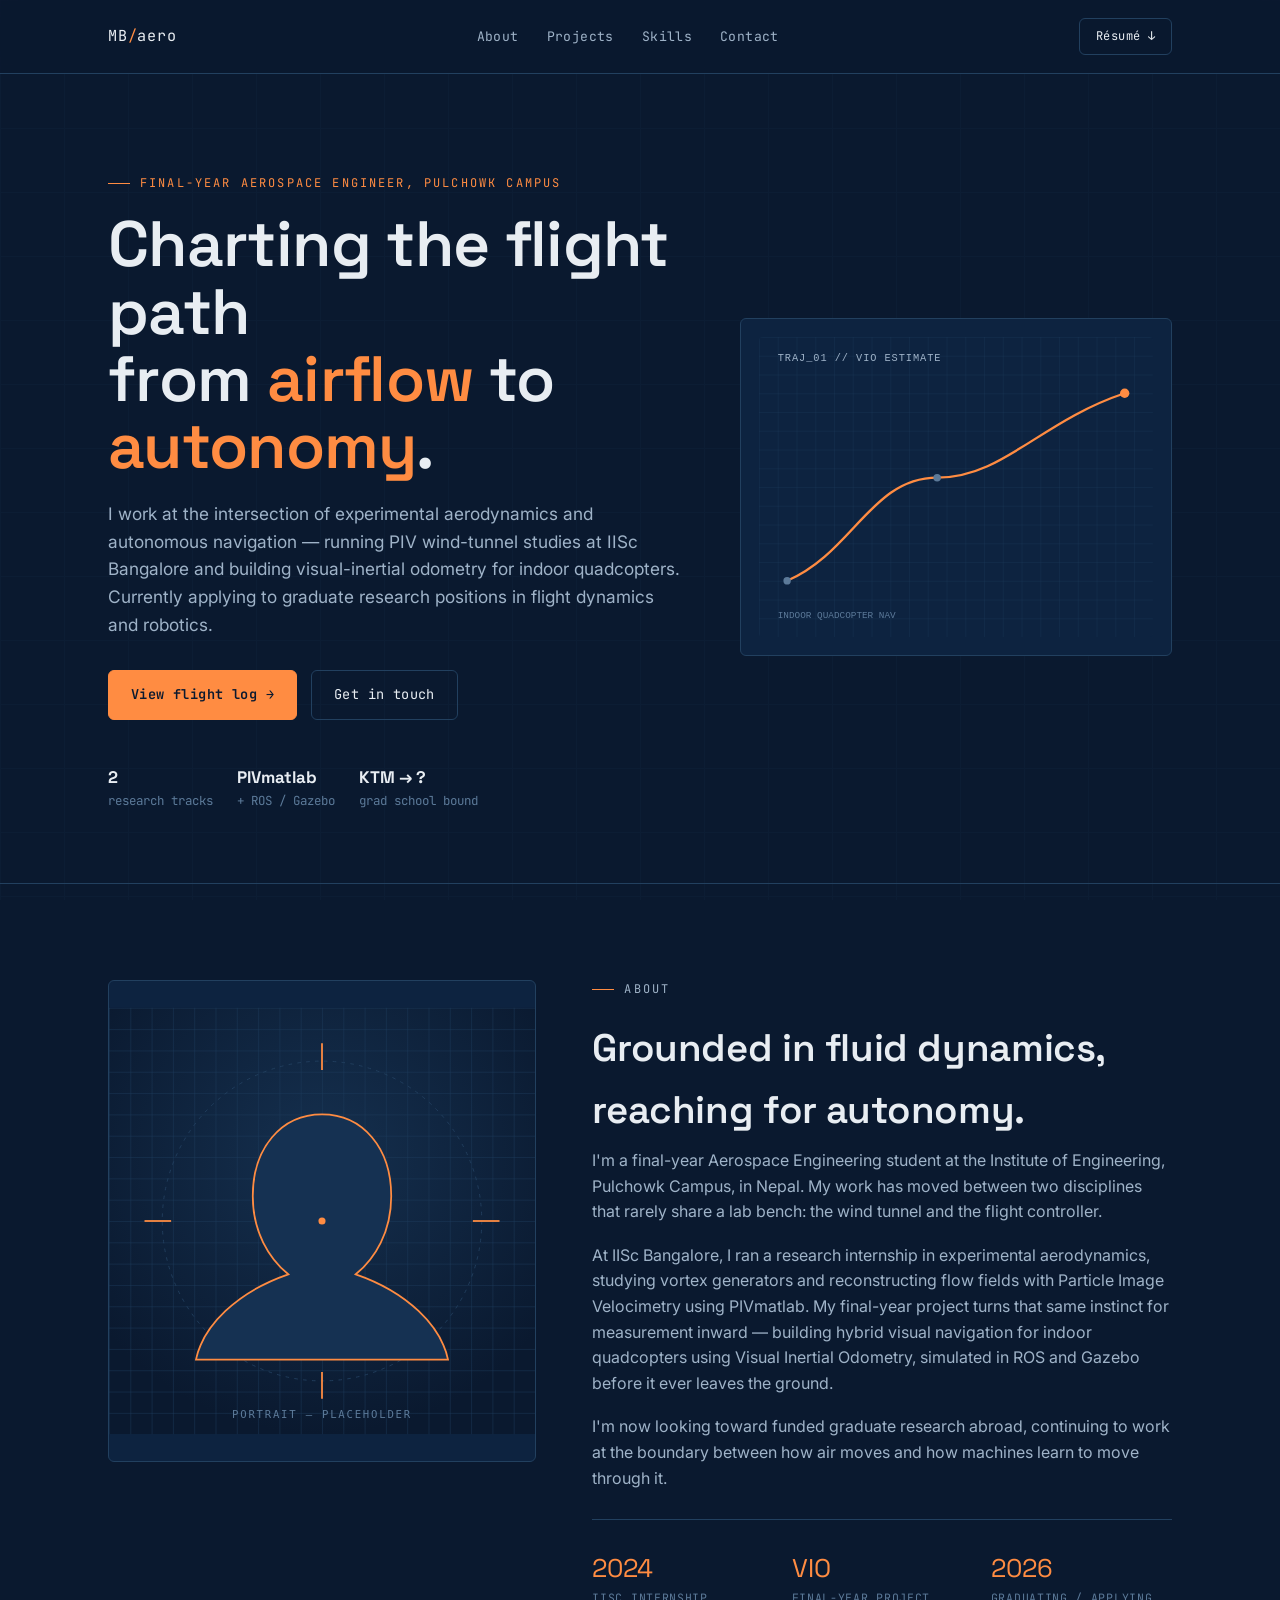
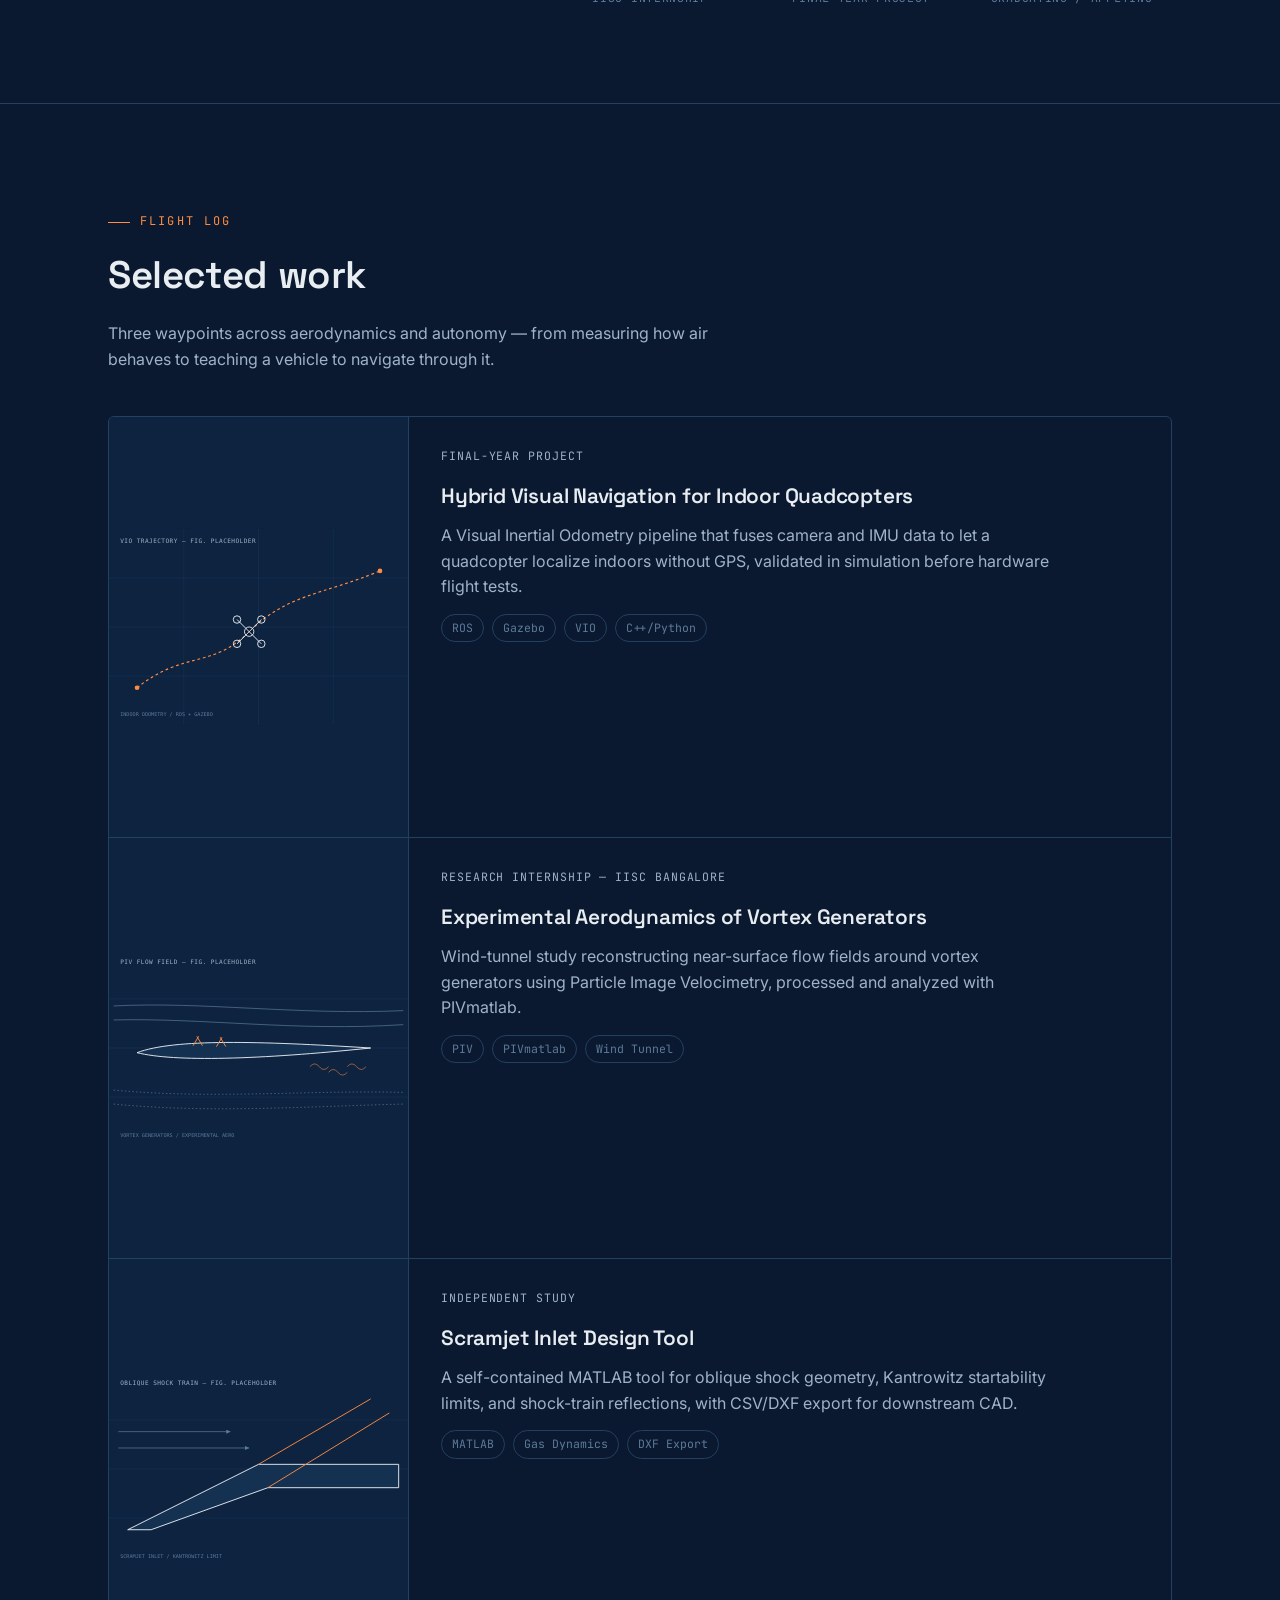
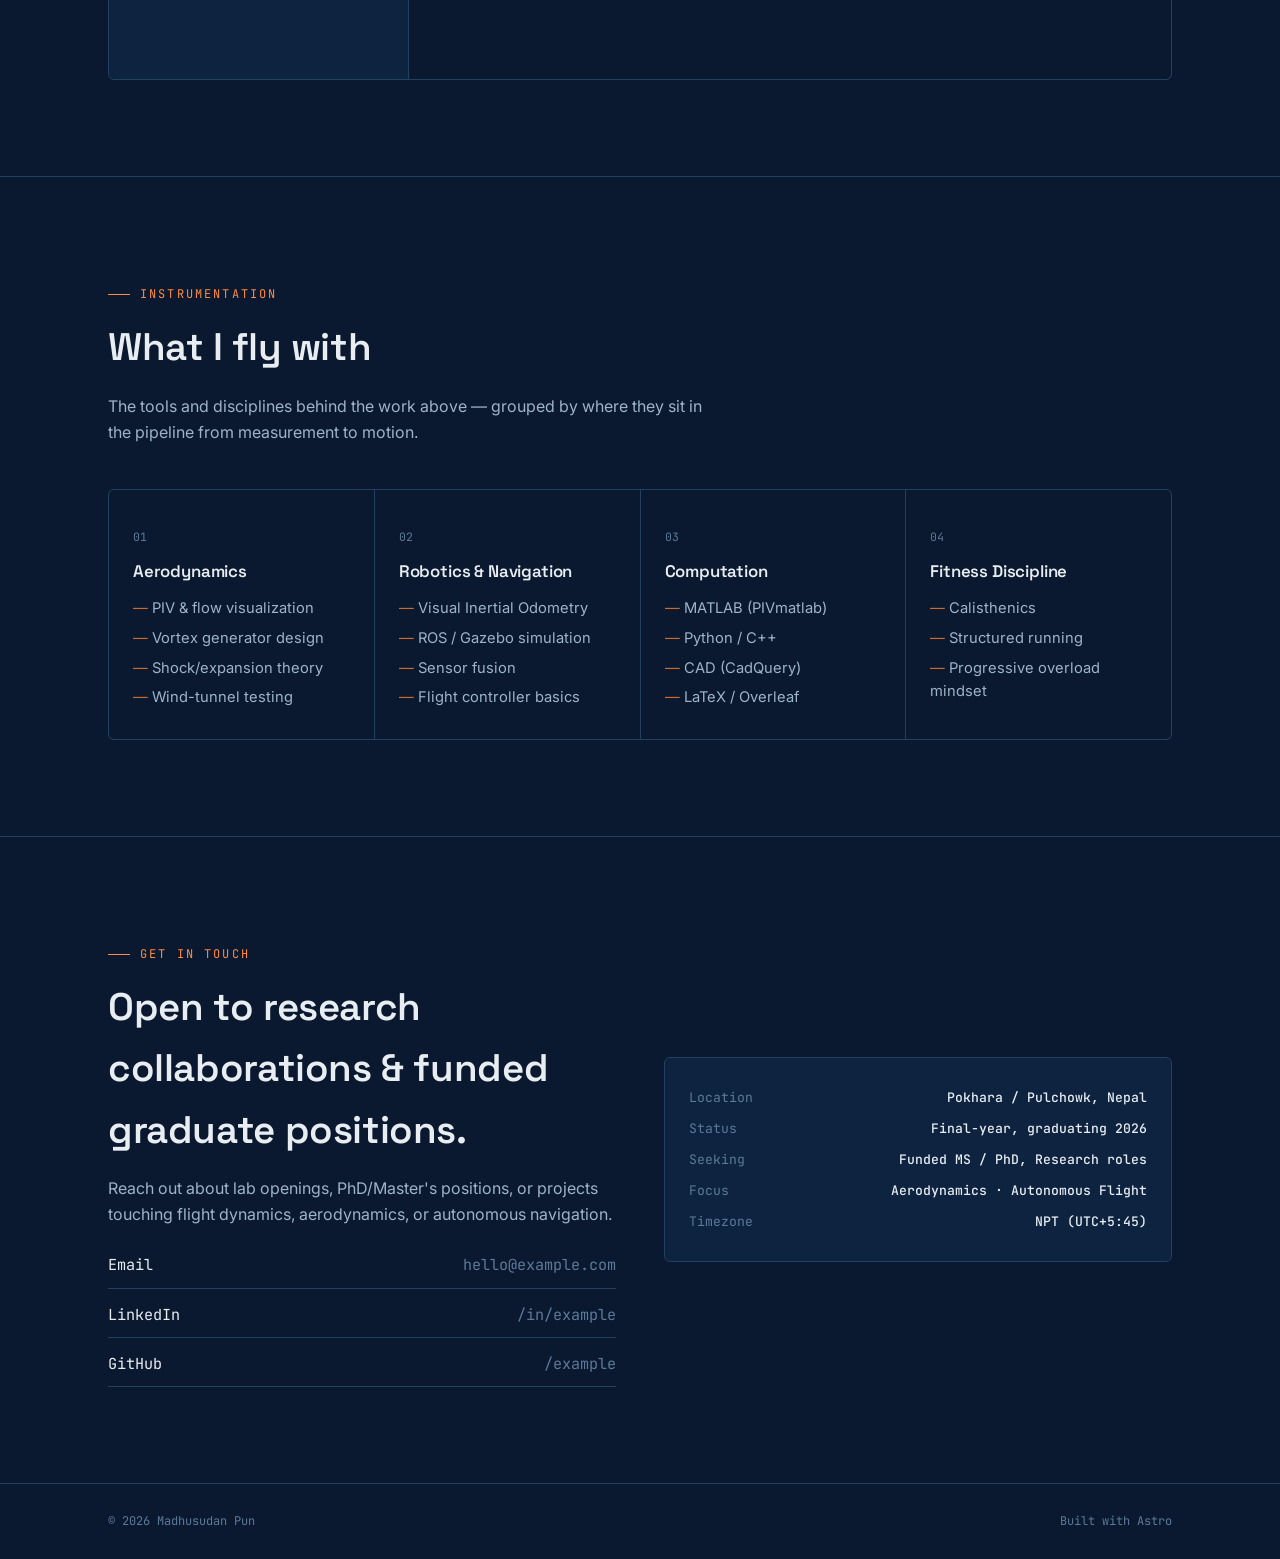
==== index.html @ 5d322e0e "Create index.html Add homepage" ====
<!DOCTYPE html><html lang="en"> <head><meta charset="UTF-8"><meta name="viewport" content="width=device-width, initial-scale=1.0"><meta name="description" content="Portfolio of Madhusudan Pun, final-year Aerospace Engineering student specializing in experimental aerodynamics and autonomous flight navigation."><title>Madhusudan Pun — Aerospace Engineer</title><link rel="preconnect" href="https://fonts.googleapis.com"><link rel="preconnect" href="https://fonts.gstatic.com" crossorigin><link href="https://fonts.googleapis.com/css2?family=Space+Grotesk:wght@500;600;700&family=Inter:wght@400;500;600&family=JetBrains+Mono:wght@400;500&display=swap" rel="stylesheet"><style>:root{--bg: #0A192F;--bg-alt: #0D2340;--surface: #112A4A;--surface-2: #153152;--line: #22405F;--text: #E8EDF2;--text-dim: #9FB3C8;--text-faint: #5C7A99;--accent: #FF8C42;--accent-dim: #C96A2E;--steel: #5C7A99;--radius: 6px;--max-w: 1120px;--font-display: "Space Grotesk", "Segoe UI", sans-serif;--font-body: "Inter", "Segoe UI", sans-serif;--font-mono: "JetBrains Mono", ui-monospace, monospace}*{box-sizing:border-box}html{scroll-behavior:smooth}@media (prefers-reduced-motion: reduce){html{scroll-behavior:auto}*,*:before,*:after{animation-duration:.01ms!important;animation-iteration-count:1!important;transition-duration:.01ms!important;scroll-behavior:auto!important}}body{margin:0;background:var(--bg);color:var(--text);font-family:var(--font-body);line-height:1.6;-webkit-font-smoothing:antialiased}body:before{content:"";position:fixed;inset:0;pointer-events:none;z-index:0;background-image:linear-gradient(var(--line) 1px,transparent 1px),linear-gradient(90deg,var(--line) 1px,transparent 1px);background-size:64px 64px;opacity:.12}a{color:inherit}img,svg{max-width:100%;display:block}.wrap{max-width:var(--max-w);margin:0 auto;padding:0 28px;position:relative;z-index:1}.eyebrow{font-family:var(--font-mono);font-size:.75rem;letter-spacing:.18em;text-transform:uppercase;color:var(--accent);display:flex;align-items:center;gap:10px}.eyebrow:before{content:"";width:22px;height:1px;background:var(--accent);display:inline-block}h1,h2,h3{font-family:var(--font-display);font-weight:600;margin:0;letter-spacing:-.01em}h2{font-size:clamp(1.7rem,3.2vw,2.4rem);margin-bottom:8px}.section-intro{color:var(--text-dim);max-width:60ch;margin-bottom:44px}section{padding:96px 0;position:relative;z-index:1;border-top:1px solid var(--line)}header.site-nav{position:sticky;top:0;z-index:50;backdrop-filter:blur(10px);background:#0a192fd1;border-bottom:1px solid var(--line)}.nav-inner{display:flex;align-items:center;justify-content:space-between;padding:18px 28px;max-width:var(--max-w);margin:0 auto}.brand{font-family:var(--font-mono);font-size:.95rem;letter-spacing:.05em;color:var(--text);text-decoration:none}.brand span{color:var(--accent)}.nav-links{display:flex;gap:28px;list-style:none;margin:0;padding:0;font-family:var(--font-mono);font-size:.82rem;letter-spacing:.03em}.nav-links a{text-decoration:none;color:var(--text-dim);transition:color .2s ease}.nav-links a:hover,.nav-links a:focus-visible{color:var(--accent)}.hero{padding:88px 0 72px;border-top:none;overflow:hidden}.hero-grid{display:grid;grid-template-columns:1.15fr .85fr;gap:48px;align-items:center}.hero h1{font-size:clamp(2.4rem,5.2vw,4rem);line-height:1.05;margin:18px 0 20px}.hero h1 .accent{color:var(--accent)}.hero-lede{color:var(--text-dim);font-size:1.08rem;max-width:52ch;margin-bottom:32px}.hero-cta{display:flex;gap:14px;flex-wrap:wrap}.btn{font-family:var(--font-mono);font-size:.85rem;letter-spacing:.03em;padding:13px 22px;border-radius:var(--radius);text-decoration:none;display:inline-flex;align-items:center;gap:8px;border:1px solid var(--line);transition:border-color .2s ease,transform .2s ease,background .2s ease}.btn-primary{background:var(--accent);color:#0a192f;border-color:var(--accent);font-weight:600}.btn-primary:hover{transform:translateY(-2px)}.btn-ghost{color:var(--text);background:transparent}.btn-ghost:hover{border-color:var(--accent);color:var(--accent)}.hero-telemetry{display:flex;gap:24px;margin-top:44px;font-family:var(--font-mono);font-size:.78rem;color:var(--text-faint);flex-wrap:wrap}.hero-telemetry strong{display:block;color:var(--text);font-size:1.05rem;font-family:var(--font-display)}.hero-visual{position:relative}.flightpath-frame{border:1px solid var(--line);border-radius:var(--radius);background:var(--bg-alt);padding:18px}.flightpath-frame svg{width:100%;height:auto}.flight-line{stroke-dasharray:900;stroke-dashoffset:900;animation:draw 3.4s ease forwards .3s}.pulse-dot{animation:pulse 2.4s ease-in-out infinite}@keyframes draw{to{stroke-dashoffset:0}}@keyframes pulse{0%,to{opacity:.35;r:4}50%{opacity:1;r:6}}.about-grid{display:grid;grid-template-columns:.85fr 1.15fr;gap:56px;align-items:start}.about-portrait{border:1px solid var(--line);border-radius:var(--radius);overflow:hidden;background:var(--bg-alt)}.about-text p{color:var(--text-dim);margin:0 0 18px}.stat-row{display:grid;grid-template-columns:repeat(3,1fr);gap:18px;margin-top:28px;padding-top:28px;border-top:1px solid var(--line)}.stat-row .num{font-family:var(--font-display);font-size:1.6rem;color:var(--accent)}.stat-row .label{font-family:var(--font-mono);font-size:.72rem;color:var(--text-faint);text-transform:uppercase;letter-spacing:.06em}.project-list{display:flex;flex-direction:column;gap:1px;background:var(--line);border:1px solid var(--line);border-radius:var(--radius);overflow:hidden}.project-card{display:grid;grid-template-columns:300px 1fr;gap:0;background:var(--bg)}.project-card .thumb{background:var(--bg-alt);border-right:1px solid var(--line)}.project-body{padding:30px 32px}.project-tag{font-family:var(--font-mono);font-size:.72rem;color:var(--accent);text-transform:uppercase;letter-spacing:.08em}.project-body h3{font-size:1.3rem;margin:8px 0 10px}.project-body p{color:var(--text-dim);margin:0 0 14px;max-width:62ch}.tool-tags{display:flex;flex-wrap:wrap;gap:8px;list-style:none;padding:0;margin:0}.tool-tags li{font-family:var(--font-mono);font-size:.72rem;color:var(--text-faint);border:1px solid var(--line);padding:4px 10px;border-radius:999px}.skills-grid{display:grid;grid-template-columns:repeat(auto-fit,minmax(220px,1fr));gap:1px;background:var(--line);border:1px solid var(--line);border-radius:var(--radius);overflow:hidden}.skill-cell{background:var(--bg);padding:26px 24px}.skill-cell .idx{font-family:var(--font-mono);font-size:.72rem;color:var(--text-faint)}.skill-cell h3{font-size:1.05rem;margin:10px 0}.skill-cell ul{margin:0;padding:0;list-style:none;color:var(--text-dim);font-size:.92rem}.skill-cell li{padding:3px 0}.skill-cell li:before{content:"— ";color:var(--accent-dim)}.contact-inner{display:grid;grid-template-columns:1fr 1fr;gap:48px;align-items:center}.contact-links{display:flex;flex-direction:column;gap:14px;margin-top:26px}.contact-links a{text-decoration:none;font-family:var(--font-mono);font-size:.95rem;color:var(--text);border-bottom:1px solid var(--line);padding-bottom:10px;display:flex;justify-content:space-between;transition:color .2s ease,border-color .2s ease}.contact-links a:hover,.contact-links a:focus-visible{color:var(--accent);border-color:var(--accent)}.contact-links a span{color:var(--text-faint)}.coord-panel{border:1px solid var(--line);border-radius:var(--radius);background:var(--bg-alt);padding:24px;font-family:var(--font-mono);font-size:.82rem;color:var(--text-faint)}.coord-panel div{padding:5px 0;display:flex;justify-content:space-between}.coord-panel strong{color:var(--text);font-weight:500}footer.site-footer{border-top:1px solid var(--line);padding:28px 0;font-family:var(--font-mono);font-size:.75rem;color:var(--text-faint);display:flex;justify-content:space-between;flex-wrap:wrap;gap:10px}@media (max-width: 860px){.hero-grid,.about-grid,.contact-inner,.project-card{grid-template-columns:1fr}.project-card .thumb{border-right:none;border-bottom:1px solid var(--line)}.nav-links{display:none}section{padding:64px 0}}:focus-visible{outline:2px solid var(--accent);outline-offset:3px}
</style></head> <body>  <header class="site-nav"> <div class="nav-inner"> <a href="#top" class="brand">MB<span>/</span>aero</a> <ul class="nav-links"> <li><a href="#about">About</a></li><li><a href="#projects">Projects</a></li><li><a href="#skills">Skills</a></li><li><a href="#contact">Contact</a></li> </ul> <a href="/resume.pdf" class="btn btn-ghost" style="padding:8px 16px; font-size:0.75rem;">Résumé ↓</a> </div> </header> <section class="hero" id="top"> <div class="wrap hero-grid"> <div> <p class="eyebrow">Final-Year Aerospace Engineer, Pulchowk Campus</p> <h1>Charting the flight path<br>from <span class="accent">airflow</span> to <span class="accent">autonomy</span>.</h1> <p class="hero-lede">
I work at the intersection of experimental aerodynamics and autonomous navigation —
        running PIV wind-tunnel studies at IISc Bangalore and building visual-inertial
        odometry for indoor quadcopters. Currently applying to graduate research positions
        in flight dynamics and robotics.
</p> <div class="hero-cta"> <a href="#projects" class="btn btn-primary">View flight log →</a> <a href="#contact" class="btn btn-ghost">Get in touch</a> </div> <div class="hero-telemetry"> <div><strong>2</strong>research tracks</div> <div><strong>PIVmatlab</strong>+ ROS / Gazebo</div> <div><strong>KTM → ?</strong>grad school bound</div> </div> </div> <div class="hero-visual"> <div class="flightpath-frame"> <svg viewBox="0 0 420 320" xmlns="http://www.w3.org/2000/svg" role="img" aria-label="Stylized flight trajectory diagram"> <defs> <pattern id="hgrid" width="20" height="20" patternUnits="userSpaceOnUse"> <path d="M20 0H0V20" fill="none" stroke="#1B3A5C" stroke-width="0.6"></path> </pattern> </defs> <rect width="420" height="320" fill="#0D2340" rx="4"></rect> <rect width="420" height="320" fill="url(#hgrid)" rx="4"></rect> <path class="flight-line" d="M30 260 C 100 230, 120 150, 190 150 S 300 90, 390 60" fill="none" stroke="#FF8C42" stroke-width="2.5"></path> <circle cx="30" cy="260" r="4" fill="#5C7A99"></circle> <circle cx="190" cy="150" r="4" fill="#5C7A99"></circle> <circle class="pulse-dot" cx="390" cy="60" r="5" fill="#FF8C42"></circle> <text x="20" y="26" font-family="monospace" font-size="11" fill="#9FB3C8" letter-spacing="1">TRAJ_01 // VIO ESTIMATE</text> <text x="20" y="300" font-family="monospace" font-size="10" fill="#5C7A99">INDOOR QUADCOPTER NAV</text> </svg> </div> </div> </div> </section> <section id="about"> <div class="wrap about-grid"> <div class="about-portrait"> <img src="[data-uri]" alt="Placeholder portrait of Madhusudan Pun" width="480" height="480" loading="lazy"> </div> <div class="about-text"> <p class="eyebrow">About</p> <h2>Grounded in fluid dynamics, reaching for autonomy.</h2> <p>
I'm a final-year Aerospace Engineering student at the Institute of Engineering,
        Pulchowk Campus, in Nepal. My work has moved between two disciplines that rarely
        share a lab bench: the wind tunnel and the flight controller.
</p> <p>
At IISc Bangalore, I ran a research internship in experimental aerodynamics,
        studying vortex generators and reconstructing flow fields with Particle Image
        Velocimetry using PIVmatlab. My final-year project turns that same instinct for
        measurement inward — building hybrid visual navigation for indoor quadcopters
        using Visual Inertial Odometry, simulated in ROS and Gazebo before it ever leaves
        the ground.
</p> <p>
I'm now looking toward funded graduate research abroad, continuing to work at the
        boundary between how air moves and how machines learn to move through it.
</p> <div class="stat-row"> <div> <div class="num">2024</div> <div class="label">IISc Internship</div> </div> <div> <div class="num">VIO</div> <div class="label">Final-Year Project</div> </div> <div> <div class="num">2026</div> <div class="label">Graduating / Applying</div> </div> </div> </div> </div> </section> <section id="projects"> <div class="wrap"> <p class="eyebrow">Flight Log</p> <h2>Selected work</h2> <p class="section-intro">
Three waypoints across aerodynamics and autonomy — from measuring how air behaves
      to teaching a vehicle to navigate through it.
</p> <div class="project-list"> <article class="project-card"> <div class="thumb"> <img src="[data-uri]" alt="Diagram illustrating Hybrid Visual Navigation for Indoor Quadcopters" width="640" height="420" loading="lazy"> </div> <div class="project-body"> <p class="project-tag">Final-Year Project</p> <h3>Hybrid Visual Navigation for Indoor Quadcopters</h3> <p>A Visual Inertial Odometry pipeline that fuses camera and IMU data to let a quadcopter localize indoors without GPS, validated in simulation before hardware flight tests.</p> <ul class="tool-tags"> <li>ROS</li><li>Gazebo</li><li>VIO</li><li>C++/Python</li> </ul> </div> </article><article class="project-card"> <div class="thumb"> <img src="[data-uri]" alt="Diagram illustrating Experimental Aerodynamics of Vortex Generators" width="640" height="420" loading="lazy"> </div> <div class="project-body"> <p class="project-tag">Research Internship — IISc Bangalore</p> <h3>Experimental Aerodynamics of Vortex Generators</h3> <p>Wind-tunnel study reconstructing near-surface flow fields around vortex generators using Particle Image Velocimetry, processed and analyzed with PIVmatlab.</p> <ul class="tool-tags"> <li>PIV</li><li>PIVmatlab</li><li>Wind Tunnel</li> </ul> </div> </article><article class="project-card"> <div class="thumb"> <img src="[data-uri]" alt="Diagram illustrating Scramjet Inlet Design Tool" width="640" height="420" loading="lazy"> </div> <div class="project-body"> <p class="project-tag">Independent Study</p> <h3>Scramjet Inlet Design Tool</h3> <p>A self-contained MATLAB tool for oblique shock geometry, Kantrowitz startability limits, and shock-train reflections, with CSV/DXF export for downstream CAD.</p> <ul class="tool-tags"> <li>MATLAB</li><li>Gas Dynamics</li><li>DXF Export</li> </ul> </div> </article> </div> </div> </section> <section id="skills"> <div class="wrap"> <p class="eyebrow">Instrumentation</p> <h2>What I fly with</h2> <p class="section-intro">
The tools and disciplines behind the work above — grouped by where they sit in
      the pipeline from measurement to motion.
</p> <div class="skills-grid"> <div class="skill-cell"> <p class="idx">01</p> <h3>Aerodynamics</h3> <ul> <li>PIV &amp; flow visualization</li><li>Vortex generator design</li><li>Shock/expansion theory</li><li>Wind-tunnel testing</li> </ul> </div><div class="skill-cell"> <p class="idx">02</p> <h3>Robotics &amp; Navigation</h3> <ul> <li>Visual Inertial Odometry</li><li>ROS / Gazebo simulation</li><li>Sensor fusion</li><li>Flight controller basics</li> </ul> </div><div class="skill-cell"> <p class="idx">03</p> <h3>Computation</h3> <ul> <li>MATLAB (PIVmatlab)</li><li>Python / C++</li><li>CAD (CadQuery)</li><li>LaTeX / Overleaf</li> </ul> </div><div class="skill-cell"> <p class="idx">04</p> <h3>Fitness Discipline</h3> <ul> <li>Calisthenics</li><li>Structured running</li><li>Progressive overload mindset</li> </ul> </div> </div> </div> </section> <section id="contact"> <div class="wrap contact-inner"> <div> <p class="eyebrow">Get in touch</p> <h2>Open to research collaborations & funded graduate positions.</h2> <p class="section-intro" style="margin-bottom: 0;">
Reach out about lab openings, PhD/Master's positions, or projects touching
        flight dynamics, aerodynamics, or autonomous navigation.
</p> <div class="contact-links"> <a href="mailto:hello@example.com" target="_blank" rel="noopener noreferrer"> Email <span>hello@example.com</span> </a><a href="https://linkedin.com/in/example" target="_blank" rel="noopener noreferrer"> LinkedIn <span>/in/example</span> </a><a href="https://github.com/example" target="_blank" rel="noopener noreferrer"> GitHub <span>/example</span> </a> </div> </div> <div class="coord-panel"> <div><span>Location</span><strong>Pokhara / Pulchowk, Nepal</strong></div> <div><span>Status</span><strong>Final-year, graduating 2026</strong></div> <div><span>Seeking</span><strong>Funded MS / PhD, Research roles</strong></div> <div><span>Focus</span><strong>Aerodynamics · Autonomous Flight</strong></div> <div><span>Timezone</span><strong>NPT (UTC+5:45)</strong></div> </div> </div> </section> <footer class="site-footer"> <div class="wrap" style="display:flex; justify-content:space-between; width:100%; flex-wrap:wrap; gap:10px;"> <span>© 2026 Madhusudan Pun</span> <span>Built with Astro</span> </div> </footer>  </body></html>
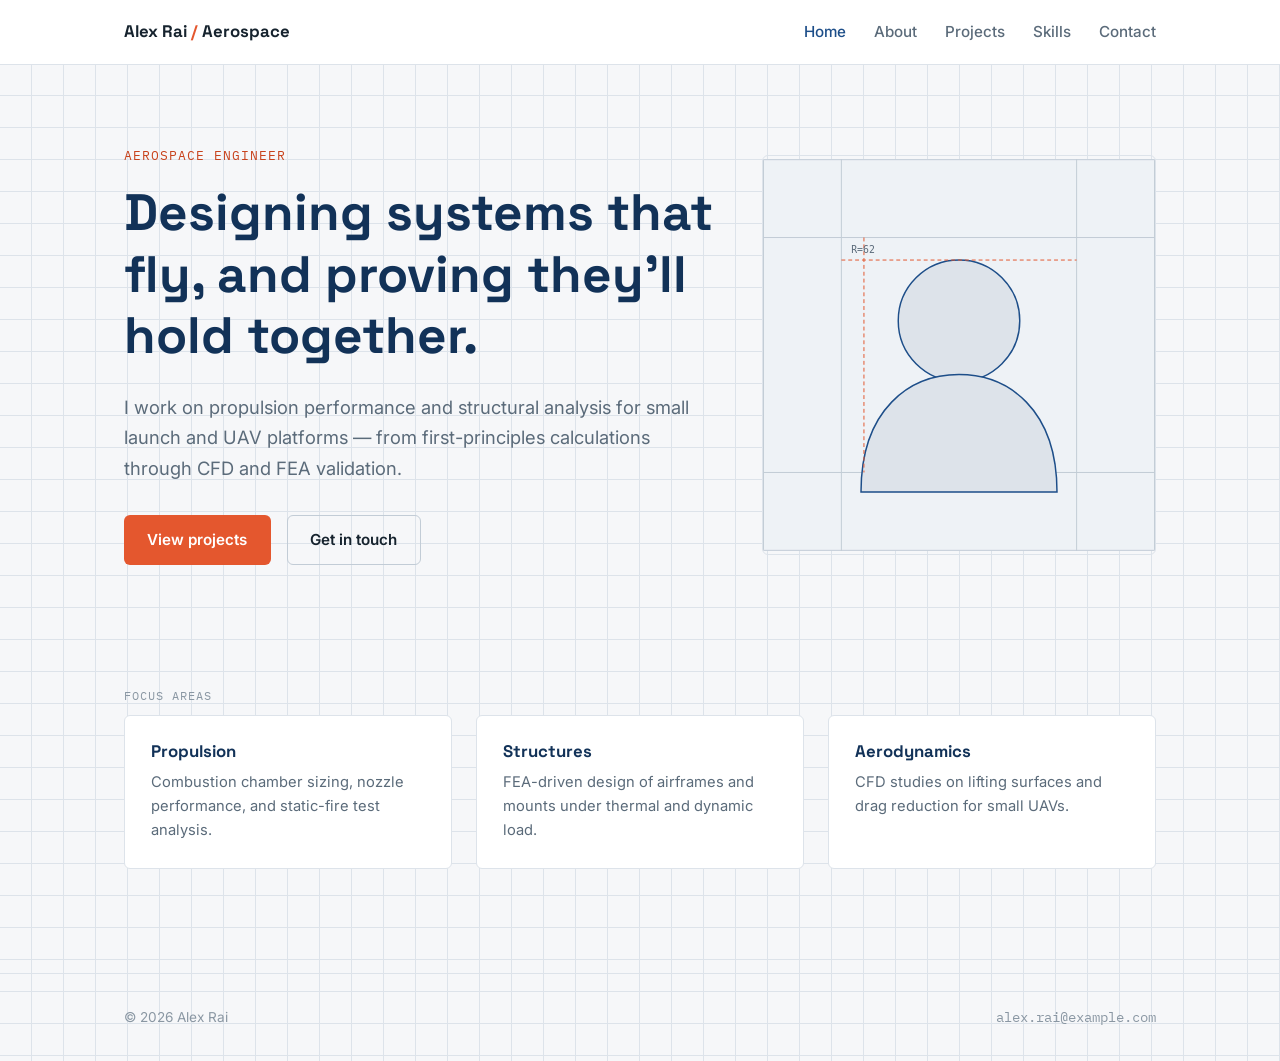
==== commit cb61c3d7: "Add aerospace engineering site pages" ====
--- a/index.html
+++ b/index.html
@@ -1,30 +1,98 @@
-<!DOCTYPE html><html lang="en"> <head><meta charset="UTF-8"><meta name="viewport" content="width=device-width, initial-scale=1.0"><meta name="description" content="Portfolio of Madhusudan Pun, final-year Aerospace Engineering student specializing in experimental aerodynamics and autonomous flight navigation."><title>Madhusudan Pun — Aerospace Engineer</title><link rel="preconnect" href="https://fonts.googleapis.com"><link rel="preconnect" href="https://fonts.gstatic.com" crossorigin><link href="https://fonts.googleapis.com/css2?family=Space+Grotesk:wght@500;600;700&family=Inter:wght@400;500;600&family=JetBrains+Mono:wght@400;500&display=swap" rel="stylesheet"><style>:root{--bg: #0A192F;--bg-alt: #0D2340;--surface: #112A4A;--surface-2: #153152;--line: #22405F;--text: #E8EDF2;--text-dim: #9FB3C8;--text-faint: #5C7A99;--accent: #FF8C42;--accent-dim: #C96A2E;--steel: #5C7A99;--radius: 6px;--max-w: 1120px;--font-display: "Space Grotesk", "Segoe UI", sans-serif;--font-body: "Inter", "Segoe UI", sans-serif;--font-mono: "JetBrains Mono", ui-monospace, monospace}*{box-sizing:border-box}html{scroll-behavior:smooth}@media (prefers-reduced-motion: reduce){html{scroll-behavior:auto}*,*:before,*:after{animation-duration:.01ms!important;animation-iteration-count:1!important;transition-duration:.01ms!important;scroll-behavior:auto!important}}body{margin:0;background:var(--bg);color:var(--text);font-family:var(--font-body);line-height:1.6;-webkit-font-smoothing:antialiased}body:before{content:"";position:fixed;inset:0;pointer-events:none;z-index:0;background-image:linear-gradient(var(--line) 1px,transparent 1px),linear-gradient(90deg,var(--line) 1px,transparent 1px);background-size:64px 64px;opacity:.12}a{color:inherit}img,svg{max-width:100%;display:block}.wrap{max-width:var(--max-w);margin:0 auto;padding:0 28px;position:relative;z-index:1}.eyebrow{font-family:var(--font-mono);font-size:.75rem;letter-spacing:.18em;text-transform:uppercase;color:var(--accent);display:flex;align-items:center;gap:10px}.eyebrow:before{content:"";width:22px;height:1px;background:var(--accent);display:inline-block}h1,h2,h3{font-family:var(--font-display);font-weight:600;margin:0;letter-spacing:-.01em}h2{font-size:clamp(1.7rem,3.2vw,2.4rem);margin-bottom:8px}.section-intro{color:var(--text-dim);max-width:60ch;margin-bottom:44px}section{padding:96px 0;position:relative;z-index:1;border-top:1px solid var(--line)}header.site-nav{position:sticky;top:0;z-index:50;backdrop-filter:blur(10px);background:#0a192fd1;border-bottom:1px solid var(--line)}.nav-inner{display:flex;align-items:center;justify-content:space-between;padding:18px 28px;max-width:var(--max-w);margin:0 auto}.brand{font-family:var(--font-mono);font-size:.95rem;letter-spacing:.05em;color:var(--text);text-decoration:none}.brand span{color:var(--accent)}.nav-links{display:flex;gap:28px;list-style:none;margin:0;padding:0;font-family:var(--font-mono);font-size:.82rem;letter-spacing:.03em}.nav-links a{text-decoration:none;color:var(--text-dim);transition:color .2s ease}.nav-links a:hover,.nav-links a:focus-visible{color:var(--accent)}.hero{padding:88px 0 72px;border-top:none;overflow:hidden}.hero-grid{display:grid;grid-template-columns:1.15fr .85fr;gap:48px;align-items:center}.hero h1{font-size:clamp(2.4rem,5.2vw,4rem);line-height:1.05;margin:18px 0 20px}.hero h1 .accent{color:var(--accent)}.hero-lede{color:var(--text-dim);font-size:1.08rem;max-width:52ch;margin-bottom:32px}.hero-cta{display:flex;gap:14px;flex-wrap:wrap}.btn{font-family:var(--font-mono);font-size:.85rem;letter-spacing:.03em;padding:13px 22px;border-radius:var(--radius);text-decoration:none;display:inline-flex;align-items:center;gap:8px;border:1px solid var(--line);transition:border-color .2s ease,transform .2s ease,background .2s ease}.btn-primary{background:var(--accent);color:#0a192f;border-color:var(--accent);font-weight:600}.btn-primary:hover{transform:translateY(-2px)}.btn-ghost{color:var(--text);background:transparent}.btn-ghost:hover{border-color:var(--accent);color:var(--accent)}.hero-telemetry{display:flex;gap:24px;margin-top:44px;font-family:var(--font-mono);font-size:.78rem;color:var(--text-faint);flex-wrap:wrap}.hero-telemetry strong{display:block;color:var(--text);font-size:1.05rem;font-family:var(--font-display)}.hero-visual{position:relative}.flightpath-frame{border:1px solid var(--line);border-radius:var(--radius);background:var(--bg-alt);padding:18px}.flightpath-frame svg{width:100%;height:auto}.flight-line{stroke-dasharray:900;stroke-dashoffset:900;animation:draw 3.4s ease forwards .3s}.pulse-dot{animation:pulse 2.4s ease-in-out infinite}@keyframes draw{to{stroke-dashoffset:0}}@keyframes pulse{0%,to{opacity:.35;r:4}50%{opacity:1;r:6}}.about-grid{display:grid;grid-template-columns:.85fr 1.15fr;gap:56px;align-items:start}.about-portrait{border:1px solid var(--line);border-radius:var(--radius);overflow:hidden;background:var(--bg-alt)}.about-text p{color:var(--text-dim);margin:0 0 18px}.stat-row{display:grid;grid-template-columns:repeat(3,1fr);gap:18px;margin-top:28px;padding-top:28px;border-top:1px solid var(--line)}.stat-row .num{font-family:var(--font-display);font-size:1.6rem;color:var(--accent)}.stat-row .label{font-family:var(--font-mono);font-size:.72rem;color:var(--text-faint);text-transform:uppercase;letter-spacing:.06em}.project-list{display:flex;flex-direction:column;gap:1px;background:var(--line);border:1px solid var(--line);border-radius:var(--radius);overflow:hidden}.project-card{display:grid;grid-template-columns:300px 1fr;gap:0;background:var(--bg)}.project-card .thumb{background:var(--bg-alt);border-right:1px solid var(--line)}.project-body{padding:30px 32px}.project-tag{font-family:var(--font-mono);font-size:.72rem;color:var(--accent);text-transform:uppercase;letter-spacing:.08em}.project-body h3{font-size:1.3rem;margin:8px 0 10px}.project-body p{color:var(--text-dim);margin:0 0 14px;max-width:62ch}.tool-tags{display:flex;flex-wrap:wrap;gap:8px;list-style:none;padding:0;margin:0}.tool-tags li{font-family:var(--font-mono);font-size:.72rem;color:var(--text-faint);border:1px solid var(--line);padding:4px 10px;border-radius:999px}.skills-grid{display:grid;grid-template-columns:repeat(auto-fit,minmax(220px,1fr));gap:1px;background:var(--line);border:1px solid var(--line);border-radius:var(--radius);overflow:hidden}.skill-cell{background:var(--bg);padding:26px 24px}.skill-cell .idx{font-family:var(--font-mono);font-size:.72rem;color:var(--text-faint)}.skill-cell h3{font-size:1.05rem;margin:10px 0}.skill-cell ul{margin:0;padding:0;list-style:none;color:var(--text-dim);font-size:.92rem}.skill-cell li{padding:3px 0}.skill-cell li:before{content:"— ";color:var(--accent-dim)}.contact-inner{display:grid;grid-template-columns:1fr 1fr;gap:48px;align-items:center}.contact-links{display:flex;flex-direction:column;gap:14px;margin-top:26px}.contact-links a{text-decoration:none;font-family:var(--font-mono);font-size:.95rem;color:var(--text);border-bottom:1px solid var(--line);padding-bottom:10px;display:flex;justify-content:space-between;transition:color .2s ease,border-color .2s ease}.contact-links a:hover,.contact-links a:focus-visible{color:var(--accent);border-color:var(--accent)}.contact-links a span{color:var(--text-faint)}.coord-panel{border:1px solid var(--line);border-radius:var(--radius);background:var(--bg-alt);padding:24px;font-family:var(--font-mono);font-size:.82rem;color:var(--text-faint)}.coord-panel div{padding:5px 0;display:flex;justify-content:space-between}.coord-panel strong{color:var(--text);font-weight:500}footer.site-footer{border-top:1px solid var(--line);padding:28px 0;font-family:var(--font-mono);font-size:.75rem;color:var(--text-faint);display:flex;justify-content:space-between;flex-wrap:wrap;gap:10px}@media (max-width: 860px){.hero-grid,.about-grid,.contact-inner,.project-card{grid-template-columns:1fr}.project-card .thumb{border-right:none;border-bottom:1px solid var(--line)}.nav-links{display:none}section{padding:64px 0}}:focus-visible{outline:2px solid var(--accent);outline-offset:3px}
-</style></head> <body>  <header class="site-nav"> <div class="nav-inner"> <a href="#top" class="brand">MB<span>/</span>aero</a> <ul class="nav-links"> <li><a href="#about">About</a></li><li><a href="#projects">Projects</a></li><li><a href="#skills">Skills</a></li><li><a href="#contact">Contact</a></li> </ul> <a href="/resume.pdf" class="btn btn-ghost" style="padding:8px 16px; font-size:0.75rem;">Résumé ↓</a> </div> </header> <section class="hero" id="top"> <div class="wrap hero-grid"> <div> <p class="eyebrow">Final-Year Aerospace Engineer, Pulchowk Campus</p> <h1>Charting the flight path<br>from <span class="accent">airflow</span> to <span class="accent">autonomy</span>.</h1> <p class="hero-lede">
-I work at the intersection of experimental aerodynamics and autonomous navigation —
-        running PIV wind-tunnel studies at IISc Bangalore and building visual-inertial
-        odometry for indoor quadcopters. Currently applying to graduate research positions
-        in flight dynamics and robotics.
-</p> <div class="hero-cta"> <a href="#projects" class="btn btn-primary">View flight log →</a> <a href="#contact" class="btn btn-ghost">Get in touch</a> </div> <div class="hero-telemetry"> <div><strong>2</strong>research tracks</div> <div><strong>PIVmatlab</strong>+ ROS / Gazebo</div> <div><strong>KTM → ?</strong>grad school bound</div> </div> </div> <div class="hero-visual"> <div class="flightpath-frame"> <svg viewBox="0 0 420 320" xmlns="http://www.w3.org/2000/svg" role="img" aria-label="Stylized flight trajectory diagram"> <defs> <pattern id="hgrid" width="20" height="20" patternUnits="userSpaceOnUse"> <path d="M20 0H0V20" fill="none" stroke="#1B3A5C" stroke-width="0.6"></path> </pattern> </defs> <rect width="420" height="320" fill="#0D2340" rx="4"></rect> <rect width="420" height="320" fill="url(#hgrid)" rx="4"></rect> <path class="flight-line" d="M30 260 C 100 230, 120 150, 190 150 S 300 90, 390 60" fill="none" stroke="#FF8C42" stroke-width="2.5"></path> <circle cx="30" cy="260" r="4" fill="#5C7A99"></circle> <circle cx="190" cy="150" r="4" fill="#5C7A99"></circle> <circle class="pulse-dot" cx="390" cy="60" r="5" fill="#FF8C42"></circle> <text x="20" y="26" font-family="monospace" font-size="11" fill="#9FB3C8" letter-spacing="1">TRAJ_01 // VIO ESTIMATE</text> <text x="20" y="300" font-family="monospace" font-size="10" fill="#5C7A99">INDOOR QUADCOPTER NAV</text> </svg> </div> </div> </div> </section> <section id="about"> <div class="wrap about-grid"> <div class="about-portrait"> <img src="[data-uri]" alt="Placeholder portrait of Madhusudan Pun" width="480" height="480" loading="lazy"> </div> <div class="about-text"> <p class="eyebrow">About</p> <h2>Grounded in fluid dynamics, reaching for autonomy.</h2> <p>
-I'm a final-year Aerospace Engineering student at the Institute of Engineering,
-        Pulchowk Campus, in Nepal. My work has moved between two disciplines that rarely
-        share a lab bench: the wind tunnel and the flight controller.
-</p> <p>
-At IISc Bangalore, I ran a research internship in experimental aerodynamics,
-        studying vortex generators and reconstructing flow fields with Particle Image
-        Velocimetry using PIVmatlab. My final-year project turns that same instinct for
-        measurement inward — building hybrid visual navigation for indoor quadcopters
-        using Visual Inertial Odometry, simulated in ROS and Gazebo before it ever leaves
-        the ground.
-</p> <p>
-I'm now looking toward funded graduate research abroad, continuing to work at the
-        boundary between how air moves and how machines learn to move through it.
-</p> <div class="stat-row"> <div> <div class="num">2024</div> <div class="label">IISc Internship</div> </div> <div> <div class="num">VIO</div> <div class="label">Final-Year Project</div> </div> <div> <div class="num">2026</div> <div class="label">Graduating / Applying</div> </div> </div> </div> </div> </section> <section id="projects"> <div class="wrap"> <p class="eyebrow">Flight Log</p> <h2>Selected work</h2> <p class="section-intro">
-Three waypoints across aerodynamics and autonomy — from measuring how air behaves
-      to teaching a vehicle to navigate through it.
-</p> <div class="project-list"> <article class="project-card"> <div class="thumb"> <img src="[data-uri]" alt="Diagram illustrating Hybrid Visual Navigation for Indoor Quadcopters" width="640" height="420" loading="lazy"> </div> <div class="project-body"> <p class="project-tag">Final-Year Project</p> <h3>Hybrid Visual Navigation for Indoor Quadcopters</h3> <p>A Visual Inertial Odometry pipeline that fuses camera and IMU data to let a quadcopter localize indoors without GPS, validated in simulation before hardware flight tests.</p> <ul class="tool-tags"> <li>ROS</li><li>Gazebo</li><li>VIO</li><li>C++/Python</li> </ul> </div> </article><article class="project-card"> <div class="thumb"> <img src="[data-uri]" alt="Diagram illustrating Experimental Aerodynamics of Vortex Generators" width="640" height="420" loading="lazy"> </div> <div class="project-body"> <p class="project-tag">Research Internship — IISc Bangalore</p> <h3>Experimental Aerodynamics of Vortex Generators</h3> <p>Wind-tunnel study reconstructing near-surface flow fields around vortex generators using Particle Image Velocimetry, processed and analyzed with PIVmatlab.</p> <ul class="tool-tags"> <li>PIV</li><li>PIVmatlab</li><li>Wind Tunnel</li> </ul> </div> </article><article class="project-card"> <div class="thumb"> <img src="[data-uri]" alt="Diagram illustrating Scramjet Inlet Design Tool" width="640" height="420" loading="lazy"> </div> <div class="project-body"> <p class="project-tag">Independent Study</p> <h3>Scramjet Inlet Design Tool</h3> <p>A self-contained MATLAB tool for oblique shock geometry, Kantrowitz startability limits, and shock-train reflections, with CSV/DXF export for downstream CAD.</p> <ul class="tool-tags"> <li>MATLAB</li><li>Gas Dynamics</li><li>DXF Export</li> </ul> </div> </article> </div> </div> </section> <section id="skills"> <div class="wrap"> <p class="eyebrow">Instrumentation</p> <h2>What I fly with</h2> <p class="section-intro">
-The tools and disciplines behind the work above — grouped by where they sit in
-      the pipeline from measurement to motion.
-</p> <div class="skills-grid"> <div class="skill-cell"> <p class="idx">01</p> <h3>Aerodynamics</h3> <ul> <li>PIV &amp; flow visualization</li><li>Vortex generator design</li><li>Shock/expansion theory</li><li>Wind-tunnel testing</li> </ul> </div><div class="skill-cell"> <p class="idx">02</p> <h3>Robotics &amp; Navigation</h3> <ul> <li>Visual Inertial Odometry</li><li>ROS / Gazebo simulation</li><li>Sensor fusion</li><li>Flight controller basics</li> </ul> </div><div class="skill-cell"> <p class="idx">03</p> <h3>Computation</h3> <ul> <li>MATLAB (PIVmatlab)</li><li>Python / C++</li><li>CAD (CadQuery)</li><li>LaTeX / Overleaf</li> </ul> </div><div class="skill-cell"> <p class="idx">04</p> <h3>Fitness Discipline</h3> <ul> <li>Calisthenics</li><li>Structured running</li><li>Progressive overload mindset</li> </ul> </div> </div> </div> </section> <section id="contact"> <div class="wrap contact-inner"> <div> <p class="eyebrow">Get in touch</p> <h2>Open to research collaborations & funded graduate positions.</h2> <p class="section-intro" style="margin-bottom: 0;">
-Reach out about lab openings, PhD/Master's positions, or projects touching
-        flight dynamics, aerodynamics, or autonomous navigation.
-</p> <div class="contact-links"> <a href="mailto:hello@example.com" target="_blank" rel="noopener noreferrer"> Email <span>hello@example.com</span> </a><a href="https://linkedin.com/in/example" target="_blank" rel="noopener noreferrer"> LinkedIn <span>/in/example</span> </a><a href="https://github.com/example" target="_blank" rel="noopener noreferrer"> GitHub <span>/example</span> </a> </div> </div> <div class="coord-panel"> <div><span>Location</span><strong>Pokhara / Pulchowk, Nepal</strong></div> <div><span>Status</span><strong>Final-year, graduating 2026</strong></div> <div><span>Seeking</span><strong>Funded MS / PhD, Research roles</strong></div> <div><span>Focus</span><strong>Aerodynamics · Autonomous Flight</strong></div> <div><span>Timezone</span><strong>NPT (UTC+5:45)</strong></div> </div> </div> </section> <footer class="site-footer"> <div class="wrap" style="display:flex; justify-content:space-between; width:100%; flex-wrap:wrap; gap:10px;"> <span>© 2026 Madhusudan Pun</span> <span>Built with Astro</span> </div> </footer>  </body></html>+<!doctype html>
+<html lang="en">
+<head>
+<meta charset="utf-8" />
+<meta name="viewport" content="width=device-width, initial-scale=1" />
+<title>Alex Rai — Aerospace Engineer</title>
+<meta name="description" content="Portfolio of Alex Rai, aerospace engineer specializing in propulsion and structural analysis." />
+<link rel="preconnect" href="https://fonts.googleapis.com" />
+<link href="https://fonts.googleapis.com/css2?family=Space+Grotesk:wght@500;700&family=Inter:wght@400;500;600&family=IBM+Plex+Mono:wght@400;500&display=swap" rel="stylesheet" />
+<!-- every page links this ONE shared stylesheet -->
+<link rel="stylesheet" href="style.css" />
+</head>
+<body>
+
+  <!-- ============================================
+       HEADER / NAV — identical block copy-pasted
+       at the top of every page in this site.
+       The "active" class on the current page's link
+       is the only thing that changes between pages.
+       ============================================ -->
+  <header class="site-header">
+    <div class="wrap">
+      <a href="index.html" class="brand">Alex Rai <span>/</span> Aerospace</a>
+      <nav class="site-nav">
+        <a href="index.html" class="active">Home</a>
+        <a href="about.html">About</a>
+        <a href="projects.html">Projects</a>
+        <a href="skills.html">Skills</a>
+        <a href="contact.html">Contact</a>
+      </nav>
+    </div>
+  </header>
+
+  <!-- ============================================
+       HERO — only appears on the home page
+       ============================================ -->
+  <section class="hero">
+    <div class="wrap hero__grid">
+      <div>
+        <p class="eyebrow">Aerospace Engineer</p>
+        <h1>Designing systems that fly, and proving they'll hold together.</h1>
+        <p class="hero__tagline">
+          I work on propulsion performance and structural analysis for small
+          launch and UAV platforms — from first-principles calculations
+          through CFD and FEA validation.
+        </p>
+        <div class="hero__actions">
+          <a href="projects.html" class="btn btn-primary">View projects</a>
+          <a href="contact.html" class="btn btn-outline">Get in touch</a>
+        </div>
+      </div>
+      <div class="hero__portrait">
+        <img src="images/portrait-placeholder.svg" alt="Placeholder portrait of Alex Rai" width="400" height="400" />
+      </div>
+    </div>
+  </section>
+
+  <!-- ============================================
+       QUICK HIGHLIGHTS STRIP
+       ============================================ -->
+  <section>
+    <div class="wrap">
+      <p class="section-label">Focus areas</p>
+      <div class="grid-3">
+        <div class="card">
+          <h3 style="font-size:1.05rem">Propulsion</h3>
+          <p style="color:var(--text-muted); font-size:0.92rem; margin:0">
+            Combustion chamber sizing, nozzle performance, and static-fire test analysis.
+          </p>
+        </div>
+        <div class="card">
+          <h3 style="font-size:1.05rem">Structures</h3>
+          <p style="color:var(--text-muted); font-size:0.92rem; margin:0">
+            FEA-driven design of airframes and mounts under thermal and dynamic load.
+          </p>
+        </div>
+        <div class="card">
+          <h3 style="font-size:1.05rem">Aerodynamics</h3>
+          <p style="color:var(--text-muted); font-size:0.92rem; margin:0">
+            CFD studies on lifting surfaces and drag reduction for small UAVs.
+          </p>
+        </div>
+      </div>
+    </div>
+  </section>
+
+  <!-- ============================================
+       FOOTER — also copy-pasted on every page
+       ============================================ -->
+  <footer class="site-footer">
+    <div class="wrap">
+      <span>&copy; 2026 Alex Rai</span>
+      <span class="mono">alex.rai@example.com</span>
+    </div>
+  </footer>
+
+</body>
+</html>
--- a/style.css
+++ b/style.css
@@ -0,0 +1,317 @@
+/* =====================================================
+   DESIGN TOKENS
+   Change a value here and it updates EVERYWHERE it's used.
+   This is the entire reason we use variables instead of
+   typing the same color/font in a hundred places.
+   ===================================================== */
+:root {
+  --bg: #f6f7f9;
+  --surface: #ffffff;
+  --border: #dde3ea;
+  --border-strong: #c2ccd6;
+
+  --text: #16232e;
+  --text-muted: #5b6b7a;
+  --text-dim: #8a97a3;
+
+  --primary: #1d4e89;      /* blueprint blue - headings, links, nav */
+  --primary-dark: #123258;
+  --accent: #e4572e;       /* aerospace orange - buttons, highlights */
+  --accent-dark: #c8431d;
+
+  --font-display: 'Space Grotesk', 'Segoe UI', sans-serif;
+  --font-body: 'Inter', -apple-system, sans-serif;
+  --font-mono: 'IBM Plex Mono', ui-monospace, monospace;
+
+  --max-w: 1080px;
+  --radius: 6px;
+}
+
+* { box-sizing: border-box; }
+
+body {
+  margin: 0;
+  background: var(--bg);
+  color: var(--text);
+  font-family: var(--font-body);
+  font-size: 16px;
+  line-height: 1.65;
+  /* subtle blueprint grid, this is the site's signature background */
+  background-image:
+    linear-gradient(var(--border) 1px, transparent 1px),
+    linear-gradient(90deg, var(--border) 1px, transparent 1px);
+  background-size: 32px 32px;
+  background-position: -1px -1px;
+}
+
+h1, h2, h3 {
+  font-family: var(--font-display);
+  color: var(--primary-dark);
+  line-height: 1.2;
+  margin: 0 0 0.5em;
+}
+
+p { margin: 0 0 1em; }
+a { color: var(--primary); text-decoration: none; }
+a:hover { text-decoration: underline; }
+
+.wrap { max-width: var(--max-w); margin: 0 auto; padding: 0 1.5rem; }
+
+.mono { font-family: var(--font-mono); }
+
+/* =====================================================
+   HEADER / NAVIGATION
+   The same header markup is copy-pasted at the top of
+   EVERY page. This is the main tradeoff of plain multi-page
+   HTML (a tool like Astro lets you write this once) - but
+   it's simple and totally fine for a site this size.
+   ===================================================== */
+.site-header {
+  background: var(--surface);
+  border-bottom: 1px solid var(--border);
+  position: sticky;
+  top: 0;
+  z-index: 10;
+}
+
+.site-header .wrap {
+  display: flex;
+  align-items: center;
+  justify-content: space-between;
+  height: 64px;
+}
+
+.brand {
+  font-family: var(--font-display);
+  font-weight: 700;
+  color: var(--text);
+  font-size: 1.05rem;
+}
+
+.brand span { color: var(--accent); }
+
+.site-nav {
+  display: flex;
+  gap: 1.75rem;
+}
+
+.site-nav a {
+  color: var(--text-muted);
+  font-weight: 500;
+  font-size: 0.95rem;
+}
+
+.site-nav a:hover,
+.site-nav a.active {
+  color: var(--primary);
+  text-decoration: none;
+}
+
+/* =====================================================
+   BUTTONS
+   ===================================================== */
+.btn {
+  display: inline-block;
+  padding: 0.7rem 1.4rem;
+  border-radius: var(--radius);
+  font-weight: 600;
+  font-size: 0.95rem;
+  border: 1px solid transparent;
+  cursor: pointer;
+}
+
+.btn:hover { text-decoration: none; }
+
+.btn-primary {
+  background: var(--accent);
+  color: #fff;
+}
+.btn-primary:hover { background: var(--accent-dark); }
+
+.btn-outline {
+  background: transparent;
+  border-color: var(--border-strong);
+  color: var(--text);
+}
+.btn-outline:hover { border-color: var(--primary); color: var(--primary); }
+
+/* =====================================================
+   HERO (homepage top section)
+   ===================================================== */
+.hero {
+  padding: 5rem 0 4rem;
+}
+
+.hero__grid {
+  display: grid;
+  grid-template-columns: 1.2fr 0.8fr;
+  gap: 3rem;
+  align-items: center;
+}
+
+.eyebrow {
+  font-family: var(--font-mono);
+  font-size: 0.8rem;
+  letter-spacing: 0.08em;
+  text-transform: uppercase;
+  color: var(--accent-dark);
+  margin-bottom: 1rem;
+}
+
+.hero h1 {
+  font-size: clamp(2.2rem, 4vw, 3.2rem);
+}
+
+.hero__tagline {
+  color: var(--text-muted);
+  font-size: 1.15rem;
+  max-width: 48ch;
+  margin-bottom: 2rem;
+}
+
+.hero__actions { display: flex; gap: 1rem; }
+
+.hero__portrait img {
+  width: 100%;
+  border-radius: var(--radius);
+  border: 1px solid var(--border);
+  display: block;
+}
+
+@media (max-width: 760px) {
+  .hero__grid { grid-template-columns: 1fr; }
+}
+
+/* =====================================================
+   SECTIONS / CARDS (reused across About, Projects, Skills)
+   ===================================================== */
+section { padding: 3.5rem 0; }
+
+.section-label {
+  font-family: var(--font-mono);
+  font-size: 0.78rem;
+  letter-spacing: 0.08em;
+  text-transform: uppercase;
+  color: var(--text-dim);
+  margin-bottom: 0.6rem;
+}
+
+.card {
+  background: var(--surface);
+  border: 1px solid var(--border);
+  border-radius: var(--radius);
+  padding: 1.6rem;
+}
+
+.grid-2 { display: grid; grid-template-columns: 1fr 1fr; gap: 1.5rem; }
+.grid-3 { display: grid; grid-template-columns: repeat(3, 1fr); gap: 1.5rem; }
+
+@media (max-width: 760px) {
+  .grid-2, .grid-3 { grid-template-columns: 1fr; }
+}
+
+/* project card */
+.project-card img {
+  width: 100%;
+  border-radius: var(--radius) var(--radius) 0 0;
+  display: block;
+  border-bottom: 1px solid var(--border);
+}
+
+.project-card .card-body { padding: 1.3rem; }
+
+.tag-row { display: flex; flex-wrap: wrap; gap: 0.4rem; margin-top: 0.8rem; }
+
+.tag {
+  font-family: var(--font-mono);
+  font-size: 0.72rem;
+  background: #eef2f6;
+  color: var(--primary-dark);
+  padding: 0.2rem 0.55rem;
+  border-radius: 4px;
+}
+
+/* skills page */
+.skill-group h3 {
+  font-size: 1.05rem;
+  border-bottom: 2px solid var(--accent);
+  display: inline-block;
+  padding-bottom: 0.2rem;
+  margin-bottom: 1rem;
+}
+
+.skill-list { list-style: none; margin: 0; padding: 0; }
+.skill-list li {
+  display: flex;
+  justify-content: space-between;
+  padding: 0.5rem 0;
+  border-bottom: 1px solid var(--border);
+  font-size: 0.95rem;
+}
+.skill-list li:last-child { border-bottom: none; }
+.skill-level { color: var(--text-dim); font-family: var(--font-mono); font-size: 0.82rem; }
+
+/* timeline (about page) */
+.timeline { border-left: 2px solid var(--border); padding-left: 1.5rem; }
+.timeline-item { margin-bottom: 1.8rem; position: relative; }
+.timeline-item::before {
+  content: '';
+  position: absolute;
+  left: -1.61rem;
+  top: 0.3rem;
+  width: 10px;
+  height: 10px;
+  border-radius: 50%;
+  background: var(--accent);
+}
+.timeline-date {
+  font-family: var(--font-mono);
+  font-size: 0.8rem;
+  color: var(--text-dim);
+}
+
+/* contact page */
+.contact-grid { display: grid; grid-template-columns: 1fr 1fr; gap: 2rem; }
+@media (max-width: 760px) { .contact-grid { grid-template-columns: 1fr; } }
+
+.form-field { margin-bottom: 1.1rem; }
+.form-field label {
+  display: block;
+  font-size: 0.85rem;
+  font-weight: 600;
+  margin-bottom: 0.4rem;
+  color: var(--text-muted);
+}
+.form-field input,
+.form-field textarea {
+  width: 100%;
+  padding: 0.7rem 0.8rem;
+  border: 1px solid var(--border-strong);
+  border-radius: var(--radius);
+  font-family: var(--font-body);
+  font-size: 0.95rem;
+  background: var(--surface);
+  color: var(--text);
+}
+.form-field textarea { resize: vertical; min-height: 120px; }
+
+.contact-list { list-style: none; margin: 0; padding: 0; }
+.contact-list li { display: flex; gap: 0.8rem; padding: 0.6rem 0; border-bottom: 1px solid var(--border); }
+.contact-list .label { width: 90px; color: var(--text-dim); font-family: var(--font-mono); font-size: 0.78rem; flex-shrink: 0; padding-top: 0.15rem; }
+
+/* =====================================================
+   FOOTER
+   ===================================================== */
+.site-footer {
+  border-top: 1px solid var(--border);
+  padding: 2rem 0;
+  margin-top: 3rem;
+  color: var(--text-dim);
+  font-size: 0.85rem;
+}
+.site-footer .wrap { display: flex; justify-content: space-between; }
+
+@media (max-width: 560px) {
+  .site-nav { gap: 1rem; font-size: 0.85rem; }
+  .site-footer .wrap { flex-direction: column; gap: 0.4rem; }
+}
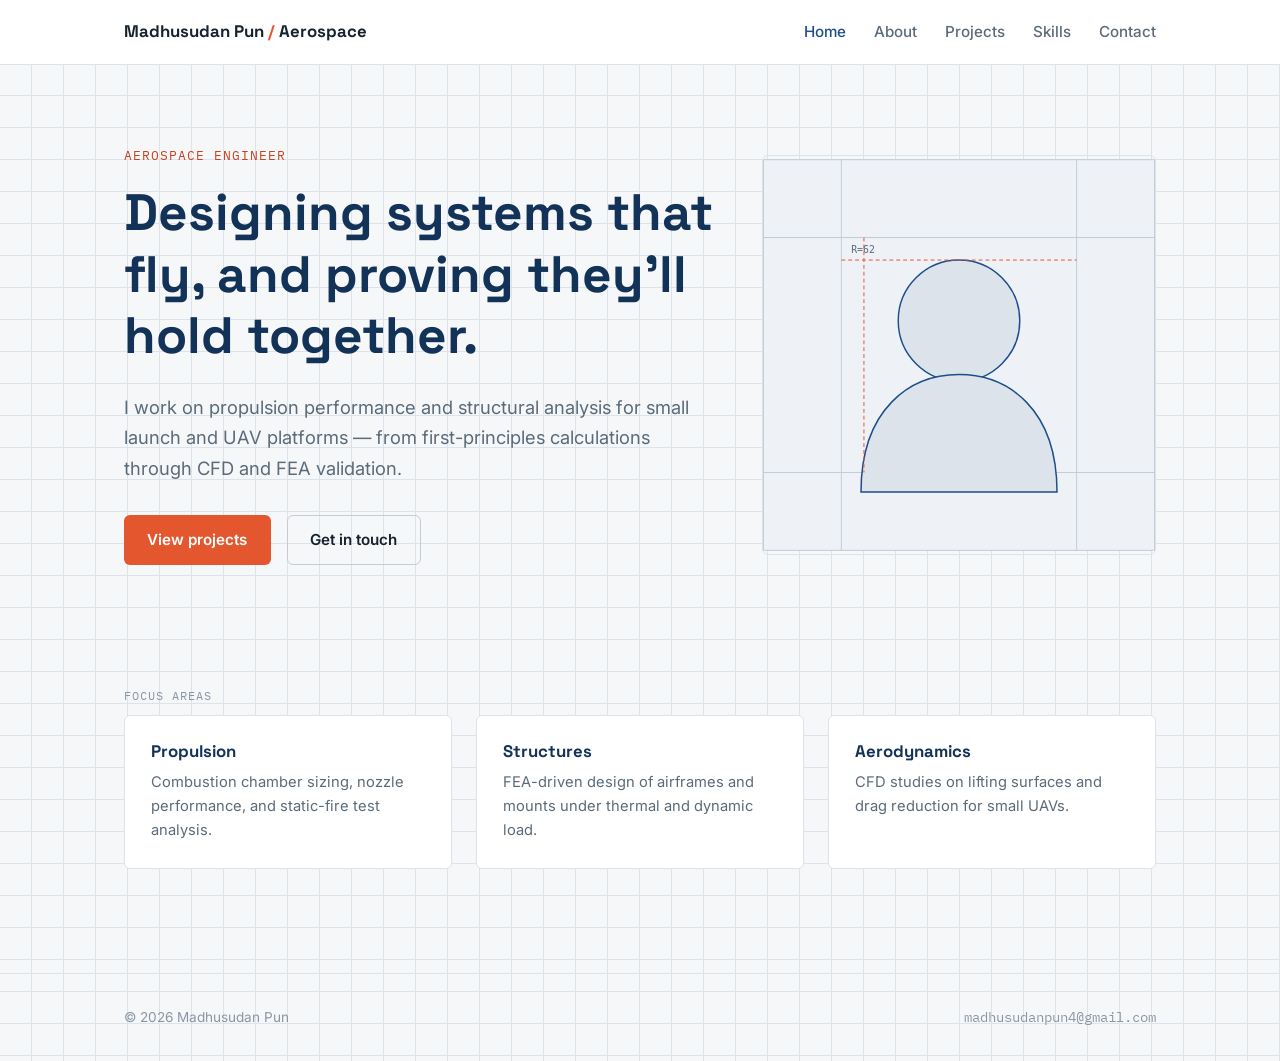
==== commit 504e09ed: "update" ====
--- a/index.html
+++ b/index.html
@@ -3,8 +3,8 @@
 <head>
 <meta charset="utf-8" />
 <meta name="viewport" content="width=device-width, initial-scale=1" />
-<title>Alex Rai — Aerospace Engineer</title>
-<meta name="description" content="Portfolio of Alex Rai, aerospace engineer specializing in propulsion and structural analysis." />
+<title>Madhusudan Pun — Aerospace Engineer</title>
+<meta name="description" content="Portfolio of Madhusudan Pun, aerospace engineer specializing in propulsion and structural analysis." />
 <link rel="preconnect" href="https://fonts.googleapis.com" />
 <link href="https://fonts.googleapis.com/css2?family=Space+Grotesk:wght@500;700&family=Inter:wght@400;500;600&family=IBM+Plex+Mono:wght@400;500&display=swap" rel="stylesheet" />
 <!-- every page links this ONE shared stylesheet -->
@@ -20,7 +20,7 @@
        ============================================ -->
   <header class="site-header">
     <div class="wrap">
-      <a href="index.html" class="brand">Alex Rai <span>/</span> Aerospace</a>
+      <a href="index.html" class="brand">Madhusudan Pun <span>/</span> Aerospace</a>
       <nav class="site-nav">
         <a href="index.html" class="active">Home</a>
         <a href="about.html">About</a>
@@ -50,7 +50,7 @@
         </div>
       </div>
       <div class="hero__portrait">
-        <img src="images/portrait-placeholder.svg" alt="Placeholder portrait of Alex Rai" width="400" height="400" />
+        <img src="images/portrait-placeholder.svg" alt="Placeholder portrait of Madhusudan Pun" width="400" height="400" />
       </div>
     </div>
   </section>
@@ -89,8 +89,8 @@
        ============================================ -->
   <footer class="site-footer">
     <div class="wrap">
-      <span>&copy; 2026 Alex Rai</span>
-      <span class="mono">alex.rai@example.com</span>
+      <span>&copy; 2026 Madhusudan Pun</span>
+      <span class="mono">madhusudanpun4@gmail.com</span>
     </div>
   </footer>
 
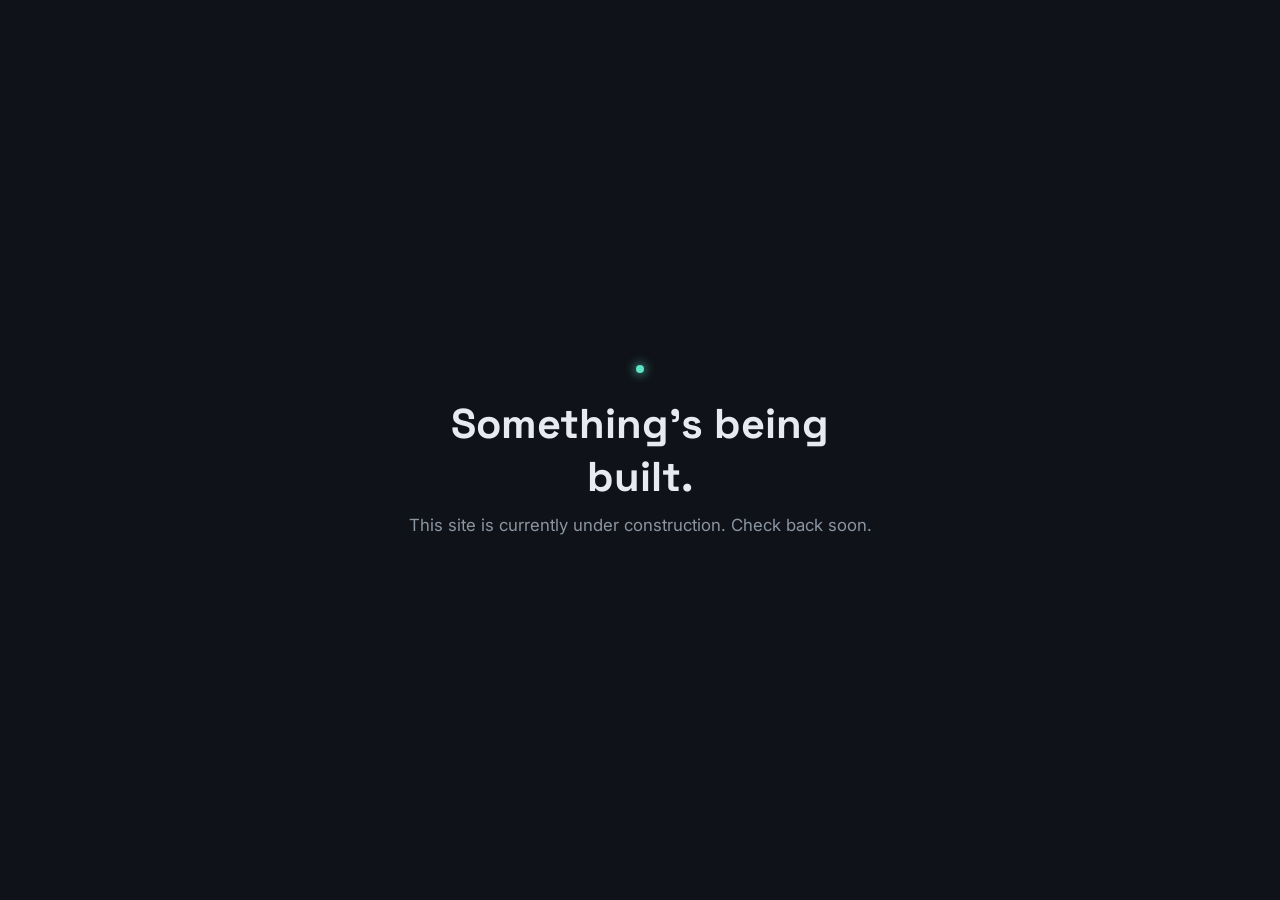
==== commit f3b2b429: "Show coming soon" ====
--- a/index.html
+++ b/index.html
@@ -3,96 +3,49 @@
 <head>
 <meta charset="utf-8" />
 <meta name="viewport" content="width=device-width, initial-scale=1" />
-<title>Madhusudan Pun — Aerospace Engineer</title>
-<meta name="description" content="Portfolio of Madhusudan Pun, aerospace engineer specializing in propulsion and structural analysis." />
+<title>Coming soon</title>
 <link rel="preconnect" href="https://fonts.googleapis.com" />
-<link href="https://fonts.googleapis.com/css2?family=Space+Grotesk:wght@500;700&family=Inter:wght@400;500;600&family=IBM+Plex+Mono:wght@400;500&display=swap" rel="stylesheet" />
-<!-- every page links this ONE shared stylesheet -->
-<link rel="stylesheet" href="style.css" />
+<link href="https://fonts.googleapis.com/css2?family=Space+Grotesk:wght@600;700&family=Inter:wght@400;500&display=swap" rel="stylesheet" />
+<style>
+  * { box-sizing: border-box; }
+  body {
+    margin: 0;
+    min-height: 100vh;
+    display: flex;
+    align-items: center;
+    justify-content: center;
+    background: #0f1319;
+    color: #e7eaee;
+    font-family: 'Inter', sans-serif;
+    text-align: center;
+    padding: 2rem;
+  }
+  .wrap { max-width: 480px; }
+  .dot {
+    width: 8px;
+    height: 8px;
+    border-radius: 50%;
+    background: #5fe3c7;
+    box-shadow: 0 0 10px 2px rgba(95,227,199,0.5);
+    margin: 0 auto 1.5rem;
+  }
+  h1 {
+    font-family: 'Space Grotesk', sans-serif;
+    font-size: clamp(1.8rem, 5vw, 2.6rem);
+    margin: 0 0 0.8rem;
+  }
+  p {
+    color: #8b95a1;
+    font-size: 1.05rem;
+    margin: 0;
+  }
+</style>
 </head>
 <body>
-
-  <!-- ============================================
-       HEADER / NAV — identical block copy-pasted
-       at the top of every page in this site.
-       The "active" class on the current page's link
-       is the only thing that changes between pages.
-       ============================================ -->
-  <header class="site-header">
-    <div class="wrap">
-      <a href="index.html" class="brand">Madhusudan Pun <span>/</span> Aerospace</a>
-      <nav class="site-nav">
-        <a href="index.html" class="active">Home</a>
-        <a href="about.html">About</a>
-        <a href="projects.html">Projects</a>
-        <a href="skills.html">Skills</a>
-        <a href="contact.html">Contact</a>
-      </nav>
-    </div>
-  </header>
-
-  <!-- ============================================
-       HERO — only appears on the home page
-       ============================================ -->
-  <section class="hero">
-    <div class="wrap hero__grid">
-      <div>
-        <p class="eyebrow">Aerospace Engineer</p>
-        <h1>Designing systems that fly, and proving they'll hold together.</h1>
-        <p class="hero__tagline">
-          I work on propulsion performance and structural analysis for small
-          launch and UAV platforms — from first-principles calculations
-          through CFD and FEA validation.
-        </p>
-        <div class="hero__actions">
-          <a href="projects.html" class="btn btn-primary">View projects</a>
-          <a href="contact.html" class="btn btn-outline">Get in touch</a>
-        </div>
-      </div>
-      <div class="hero__portrait">
-        <img src="images/portrait-placeholder.svg" alt="Placeholder portrait of Madhusudan Pun" width="400" height="400" />
-      </div>
-    </div>
-  </section>
-
-  <!-- ============================================
-       QUICK HIGHLIGHTS STRIP
-       ============================================ -->
-  <section>
-    <div class="wrap">
-      <p class="section-label">Focus areas</p>
-      <div class="grid-3">
-        <div class="card">
-          <h3 style="font-size:1.05rem">Propulsion</h3>
-          <p style="color:var(--text-muted); font-size:0.92rem; margin:0">
-            Combustion chamber sizing, nozzle performance, and static-fire test analysis.
-          </p>
-        </div>
-        <div class="card">
-          <h3 style="font-size:1.05rem">Structures</h3>
-          <p style="color:var(--text-muted); font-size:0.92rem; margin:0">
-            FEA-driven design of airframes and mounts under thermal and dynamic load.
-          </p>
-        </div>
-        <div class="card">
-          <h3 style="font-size:1.05rem">Aerodynamics</h3>
-          <p style="color:var(--text-muted); font-size:0.92rem; margin:0">
-            CFD studies on lifting surfaces and drag reduction for small UAVs.
-          </p>
-        </div>
-      </div>
-    </div>
-  </section>
-
-  <!-- ============================================
-       FOOTER — also copy-pasted on every page
-       ============================================ -->
-  <footer class="site-footer">
-    <div class="wrap">
-      <span>&copy; 2026 Madhusudan Pun</span>
-      <span class="mono">madhusudanpun4@gmail.com</span>
-    </div>
-  </footer>
-
+  <div class="wrap">
+    <div class="dot"></div>
+    <h1>Something's being built.</h1>
+    <p>This site is currently under construction. Check back soon.</p>
+  </div>
 </body>
 </html>
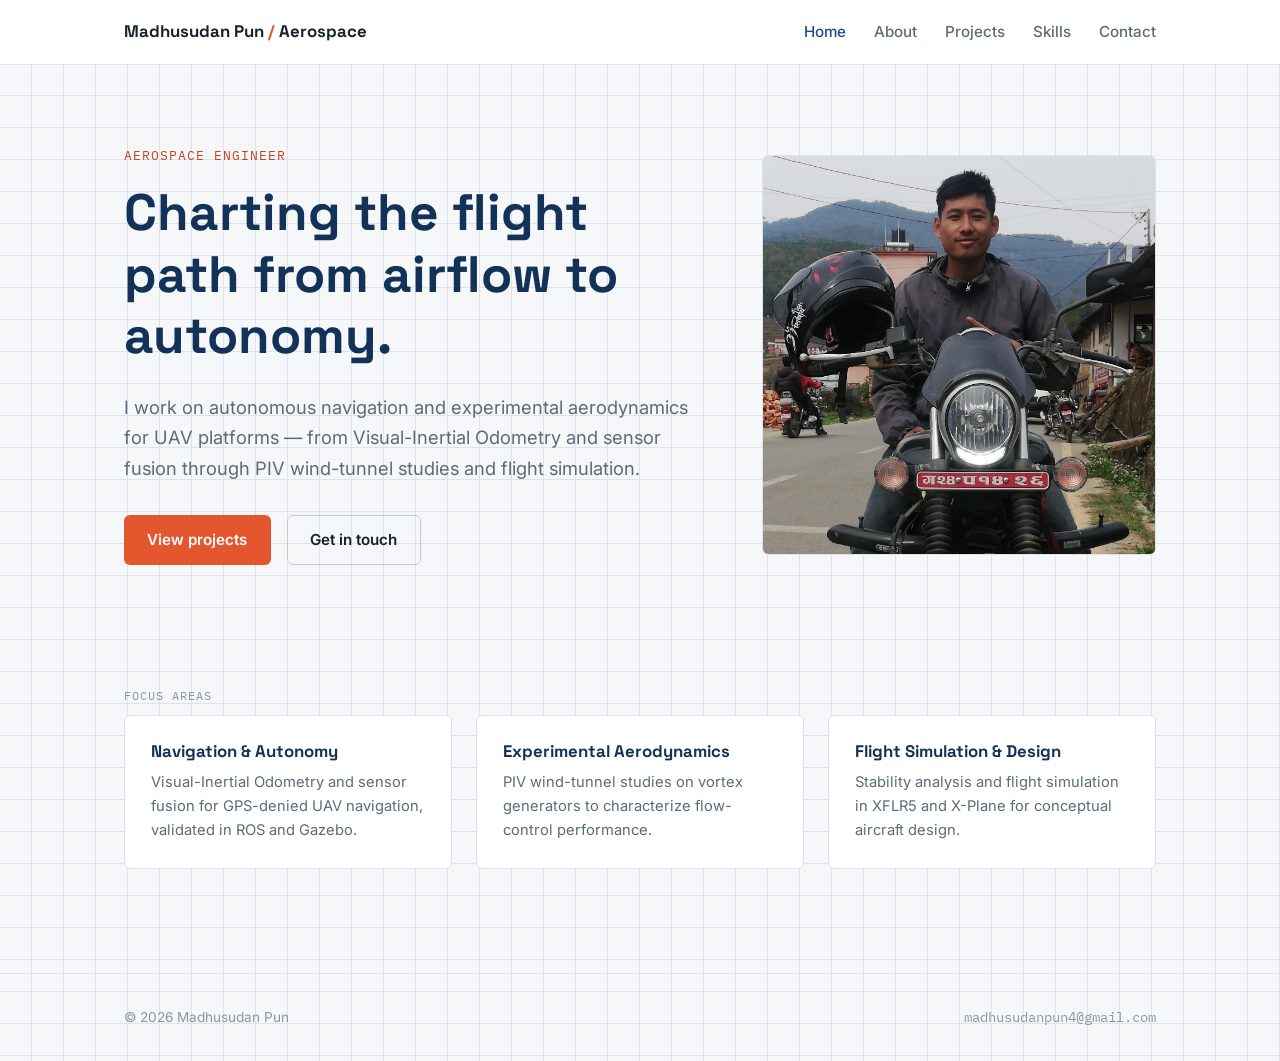
==== commit 66a8da29: "update" ====
--- a/index.html
+++ b/index.html
@@ -3,49 +3,96 @@
 <head>
 <meta charset="utf-8" />
 <meta name="viewport" content="width=device-width, initial-scale=1" />
-<title>Coming soon</title>
+<title>Madhusudan Pun — Aerospace Engineer</title>
+<meta name="description" content="Portfolio of Madhusudan Pun, aerospace engineer specializing in propulsion and structural analysis." />
 <link rel="preconnect" href="https://fonts.googleapis.com" />
-<link href="https://fonts.googleapis.com/css2?family=Space+Grotesk:wght@600;700&family=Inter:wght@400;500&display=swap" rel="stylesheet" />
-<style>
-  * { box-sizing: border-box; }
-  body {
-    margin: 0;
-    min-height: 100vh;
-    display: flex;
-    align-items: center;
-    justify-content: center;
-    background: #0f1319;
-    color: #e7eaee;
-    font-family: 'Inter', sans-serif;
-    text-align: center;
-    padding: 2rem;
-  }
-  .wrap { max-width: 480px; }
-  .dot {
-    width: 8px;
-    height: 8px;
-    border-radius: 50%;
-    background: #5fe3c7;
-    box-shadow: 0 0 10px 2px rgba(95,227,199,0.5);
-    margin: 0 auto 1.5rem;
-  }
-  h1 {
-    font-family: 'Space Grotesk', sans-serif;
-    font-size: clamp(1.8rem, 5vw, 2.6rem);
-    margin: 0 0 0.8rem;
-  }
-  p {
-    color: #8b95a1;
-    font-size: 1.05rem;
-    margin: 0;
-  }
-</style>
+<link href="https://fonts.googleapis.com/css2?family=Space+Grotesk:wght@500;700&family=Inter:wght@400;500;600&family=IBM+Plex+Mono:wght@400;500&display=swap" rel="stylesheet" />
+<!-- every page links this ONE shared stylesheet -->
+<link rel="stylesheet" href="style.css" />
 </head>
 <body>
-  <div class="wrap">
-    <div class="dot"></div>
-    <h1>Something's being built.</h1>
-    <p>This site is currently under construction. Check back soon.</p>
-  </div>
+
+  <!-- ============================================
+       HEADER / NAV — identical block copy-pasted
+       at the top of every page in this site.
+       The "active" class on the current page's link
+       is the only thing that changes between pages.
+       ============================================ -->
+  <header class="site-header">
+    <div class="wrap">
+      <a href="index.html" class="brand">Madhusudan Pun <span>/</span> Aerospace</a>
+      <nav class="site-nav">
+        <a href="index.html" class="active">Home</a>
+        <a href="about.html">About</a>
+        <a href="projects.html">Projects</a>
+        <a href="skills.html">Skills</a>
+        <a href="contact.html">Contact</a>
+      </nav>
+    </div>
+  </header>
+
+  <!-- ============================================
+       HERO — only appears on the home page
+       ============================================ -->
+  <section class="hero">
+    <div class="wrap hero__grid">
+      <div>
+        <p class="eyebrow">Aerospace Engineer</p>
+        <h1>Charting the flight path from airflow to autonomy.</h1>
+        <p class="hero__tagline">
+          I work on autonomous navigation and experimental aerodynamics for
+          UAV platforms — from Visual-Inertial Odometry and sensor fusion
+          through PIV wind-tunnel studies and flight simulation.
+        </p>
+        <div class="hero__actions">
+          <a href="projects.html" class="btn btn-primary">View projects</a>
+          <a href="contact.html" class="btn btn-outline">Get in touch</a>
+        </div>
+      </div>
+      <div class="hero__portrait">
+        <img src="images/photo.jpg" alt="Placeholder portrait of Madhusudan Pun" width="400" height="400" />
+      </div>
+    </div>
+  </section>
+
+  <!-- ============================================
+       QUICK HIGHLIGHTS STRIP
+       ============================================ -->
+  <section>
+    <div class="wrap">
+      <p class="section-label">Focus areas</p>
+      <div class="grid-3">
+        <div class="card">
+          <h3 style="font-size:1.05rem">Navigation &amp; Autonomy</h3>
+          <p style="color:var(--text-muted); font-size:0.92rem; margin:0">
+            Visual-Inertial Odometry and sensor fusion for GPS-denied UAV navigation, validated in ROS and Gazebo.
+          </p>
+        </div>
+        <div class="card">
+          <h3 style="font-size:1.05rem">Experimental Aerodynamics</h3>
+          <p style="color:var(--text-muted); font-size:0.92rem; margin:0">
+            PIV wind-tunnel studies on vortex generators to characterize flow-control performance.
+          </p>
+        </div>
+        <div class="card">
+          <h3 style="font-size:1.05rem">Flight Simulation &amp; Design</h3>
+          <p style="color:var(--text-muted); font-size:0.92rem; margin:0">
+            Stability analysis and flight simulation in XFLR5 and X-Plane for conceptual aircraft design.
+          </p>
+        </div>
+      </div>
+    </div>
+  </section>
+
+  <!-- ============================================
+       FOOTER — also copy-pasted on every page
+       ============================================ -->
+  <footer class="site-footer">
+    <div class="wrap">
+      <span>&copy; 2026 Madhusudan Pun</span>
+      <span class="mono">madhusudanpun4@gmail.com</span>
+    </div>
+  </footer>
+
 </body>
 </html>
--- a/style.css
+++ b/style.css
@@ -0,0 +1,369 @@
+/* =====================================================
+   DESIGN TOKENS
+   Change a value here and it updates EVERYWHERE it's used.
+   This is the entire reason we use variables instead of
+   typing the same color/font in a hundred places.
+   ===================================================== */
+:root {
+  --bg: #f6f7f9;
+  --surface: #ffffff;
+  --border: #dde3ea;
+  --border-strong: #c2ccd6;
+
+  --text: #16232e;
+  --text-muted: #5b6b7a;
+  --text-dim: #8a97a3;
+
+  --primary: #1d4e89;      /* blueprint blue - headings, links, nav */
+  --primary-dark: #123258;
+  --accent: #e4572e;       /* aerospace orange - buttons, highlights */
+  --accent-dark: #c8431d;
+
+  --font-display: 'Space Grotesk', 'Segoe UI', sans-serif;
+  --font-body: 'Inter', -apple-system, sans-serif;
+  --font-mono: 'IBM Plex Mono', ui-monospace, monospace;
+
+  --max-w: 1080px;
+  --radius: 6px;
+}
+
+* { box-sizing: border-box; }
+
+body {
+  margin: 0;
+  background: var(--bg);
+  color: var(--text);
+  font-family: var(--font-body);
+  font-size: 16px;
+  line-height: 1.65;
+  /* subtle blueprint grid, this is the site's signature background */
+  background-image:
+    linear-gradient(var(--border) 1px, transparent 1px),
+    linear-gradient(90deg, var(--border) 1px, transparent 1px);
+  background-size: 32px 32px;
+  background-position: -1px -1px;
+}
+
+h1, h2, h3 {
+  font-family: var(--font-display);
+  color: var(--primary-dark);
+  line-height: 1.2;
+  margin: 0 0 0.5em;
+}
+
+p { margin: 0 0 1em; }
+a { color: var(--primary); text-decoration: none; }
+a:hover { text-decoration: underline; }
+
+.wrap { max-width: var(--max-w); margin: 0 auto; padding: 0 1.5rem; }
+
+.mono { font-family: var(--font-mono); }
+
+/* =====================================================
+   HEADER / NAVIGATION
+   The same header markup is copy-pasted at the top of
+   EVERY page. This is the main tradeoff of plain multi-page
+   HTML (a tool like Astro lets you write this once) - but
+   it's simple and totally fine for a site this size.
+   ===================================================== */
+.site-header {
+  background: var(--surface);
+  border-bottom: 1px solid var(--border);
+  position: sticky;
+  top: 0;
+  z-index: 10;
+}
+
+.site-header .wrap {
+  display: flex;
+  align-items: center;
+  justify-content: space-between;
+  height: 64px;
+}
+
+.brand {
+  font-family: var(--font-display);
+  font-weight: 700;
+  color: var(--text);
+  font-size: 1.05rem;
+}
+
+.brand span { color: var(--accent); }
+
+.site-nav {
+  display: flex;
+  gap: 1.75rem;
+}
+
+.site-nav a {
+  color: var(--text-muted);
+  font-weight: 500;
+  font-size: 0.95rem;
+}
+
+.site-nav a:hover,
+.site-nav a.active {
+  color: var(--primary);
+  text-decoration: none;
+}
+
+/* =====================================================
+   BUTTONS
+   ===================================================== */
+.btn {
+  display: inline-block;
+  padding: 0.7rem 1.4rem;
+  border-radius: var(--radius);
+  font-weight: 600;
+  font-size: 0.95rem;
+  border: 1px solid transparent;
+  cursor: pointer;
+}
+
+.btn:hover { text-decoration: none; }
+
+.btn-primary {
+  background: var(--accent);
+  color: #fff;
+}
+.btn-primary:hover { background: var(--accent-dark); }
+
+.btn-outline {
+  background: transparent;
+  border-color: var(--border-strong);
+  color: var(--text);
+}
+.btn-outline:hover { border-color: var(--primary); color: var(--primary); }
+
+/* =====================================================
+   HERO (homepage top section)
+   ===================================================== */
+.hero {
+  padding: 5rem 0 4rem;
+}
+
+.hero__grid {
+  display: grid;
+  grid-template-columns: 1.2fr 0.8fr;
+  gap: 3rem;
+  align-items: center;
+}
+
+.eyebrow {
+  font-family: var(--font-mono);
+  font-size: 0.8rem;
+  letter-spacing: 0.08em;
+  text-transform: uppercase;
+  color: var(--accent-dark);
+  margin-bottom: 1rem;
+}
+
+.hero h1 {
+  font-size: clamp(2.2rem, 4vw, 3.2rem);
+}
+
+.hero__tagline {
+  color: var(--text-muted);
+  font-size: 1.15rem;
+  max-width: 48ch;
+  margin-bottom: 2rem;
+}
+
+.hero__actions { display: flex; gap: 1rem; }
+
+.hero__portrait img {
+  width: 100%;
+  border-radius: var(--radius);
+  border: 1px solid var(--border);
+  display: block;
+}
+
+@media (max-width: 760px) {
+  .hero__grid { grid-template-columns: 1fr; }
+}
+
+/* =====================================================
+   SECTIONS / CARDS (reused across About, Projects, Skills)
+   ===================================================== */
+section { padding: 3.5rem 0; }
+
+.section-label {
+  font-family: var(--font-mono);
+  font-size: 0.78rem;
+  letter-spacing: 0.08em;
+  text-transform: uppercase;
+  color: var(--text-dim);
+  margin-bottom: 0.6rem;
+}
+
+.card {
+  background: var(--surface);
+  border: 1px solid var(--border);
+  border-radius: var(--radius);
+  padding: 1.6rem;
+}
+
+.grid-2 { display: grid; grid-template-columns: 1fr 1fr; gap: 1.5rem; }
+.grid-3 { display: grid; grid-template-columns: repeat(3, 1fr); gap: 1.5rem; }
+
+@media (max-width: 760px) {
+  .grid-2, .grid-3 { grid-template-columns: 1fr; }
+}
+
+/* report card - a clickable link to a PDF, styled to stand out
+   from regular body text, used on project pages */
+.report-card {
+  display: flex;
+  align-items: center;
+  gap: 1rem;
+  margin-bottom: 2.5rem;
+  padding: 1.1rem 1.3rem;
+  text-decoration: none;
+  color: inherit;
+  transition: border-color 0.15s ease, transform 0.15s ease;
+}
+.report-card:hover {
+  text-decoration: none;
+  border-color: var(--primary);
+  transform: translateY(-1px);
+}
+.report-card__icon {
+  width: 38px;
+  height: 38px;
+  flex-shrink: 0;
+  border-radius: 6px;
+  background: #eef2f6;
+  color: var(--primary);
+  display: flex;
+  align-items: center;
+  justify-content: center;
+}
+.report-card__icon svg { width: 18px; height: 18px; }
+.report-card__text { flex: 1; display: flex; flex-direction: column; gap: 0.15rem; }
+.report-card__title { font-weight: 600; font-size: 0.98rem; }
+.report-card__meta { font-size: 0.76rem; color: var(--text-dim); }
+.report-card__action {
+  font-size: 0.82rem;
+  color: var(--accent-dark);
+  font-weight: 600;
+  flex-shrink: 0;
+}
+
+/* project card (works whether it's a <div> or an <a>) */
+a.project-card {
+  color: inherit;
+  text-decoration: none;
+  transition: transform 0.15s ease, border-color 0.15s ease;
+}
+a.project-card:hover {
+  text-decoration: none;
+  transform: translateY(-2px);
+  border-color: var(--primary);
+}
+a.project-card .card-body h3 { transition: color 0.15s ease; }
+a.project-card:hover .card-body h3 { color: var(--primary); }
+
+.project-card img {
+  width: 100%;
+  border-radius: var(--radius) var(--radius) 0 0;
+  display: block;
+  border-bottom: 1px solid var(--border);
+}
+
+.project-card .card-body { padding: 1.3rem; }
+
+.tag-row { display: flex; flex-wrap: wrap; gap: 0.4rem; margin-top: 0.8rem; }
+
+.tag {
+  font-family: var(--font-mono);
+  font-size: 0.72rem;
+  background: #eef2f6;
+  color: var(--primary-dark);
+  padding: 0.2rem 0.55rem;
+  border-radius: 4px;
+}
+
+/* skills page */
+.skill-group h3 {
+  font-size: 1.05rem;
+  border-bottom: 2px solid var(--accent);
+  display: inline-block;
+  padding-bottom: 0.2rem;
+  margin-bottom: 1rem;
+}
+
+.skill-list { list-style: none; margin: 0; padding: 0; }
+.skill-list li {
+  display: flex;
+  justify-content: space-between;
+  padding: 0.5rem 0;
+  border-bottom: 1px solid var(--border);
+  font-size: 0.95rem;
+}
+.skill-list li:last-child { border-bottom: none; }
+.skill-level { color: var(--text-dim); font-family: var(--font-mono); font-size: 0.82rem; }
+
+/* timeline (about page) */
+.timeline { border-left: 2px solid var(--border); padding-left: 1.5rem; }
+.timeline-item { margin-bottom: 1.8rem; position: relative; }
+.timeline-item::before {
+  content: '';
+  position: absolute;
+  left: -1.61rem;
+  top: 0.3rem;
+  width: 10px;
+  height: 10px;
+  border-radius: 50%;
+  background: var(--accent);
+}
+.timeline-date {
+  font-family: var(--font-mono);
+  font-size: 0.8rem;
+  color: var(--text-dim);
+}
+
+/* contact page */
+.contact-grid { display: grid; grid-template-columns: 1fr 1fr; gap: 2rem; }
+@media (max-width: 760px) { .contact-grid { grid-template-columns: 1fr; } }
+
+.form-field { margin-bottom: 1.1rem; }
+.form-field label {
+  display: block;
+  font-size: 0.85rem;
+  font-weight: 600;
+  margin-bottom: 0.4rem;
+  color: var(--text-muted);
+}
+.form-field input,
+.form-field textarea {
+  width: 100%;
+  padding: 0.7rem 0.8rem;
+  border: 1px solid var(--border-strong);
+  border-radius: var(--radius);
+  font-family: var(--font-body);
+  font-size: 0.95rem;
+  background: var(--surface);
+  color: var(--text);
+}
+.form-field textarea { resize: vertical; min-height: 120px; }
+
+.contact-list { list-style: none; margin: 0; padding: 0; }
+.contact-list li { display: flex; gap: 0.8rem; padding: 0.6rem 0; border-bottom: 1px solid var(--border); }
+.contact-list .label { width: 90px; color: var(--text-dim); font-family: var(--font-mono); font-size: 0.78rem; flex-shrink: 0; padding-top: 0.15rem; }
+
+/* =====================================================
+   FOOTER
+   ===================================================== */
+.site-footer {
+  border-top: 1px solid var(--border);
+  padding: 2rem 0;
+  margin-top: 3rem;
+  color: var(--text-dim);
+  font-size: 0.85rem;
+}
+.site-footer .wrap { display: flex; justify-content: space-between; }
+
+@media (max-width: 560px) {
+  .site-nav { gap: 1rem; font-size: 0.85rem; }
+  .site-footer .wrap { flex-direction: column; gap: 0.4rem; }
+}
